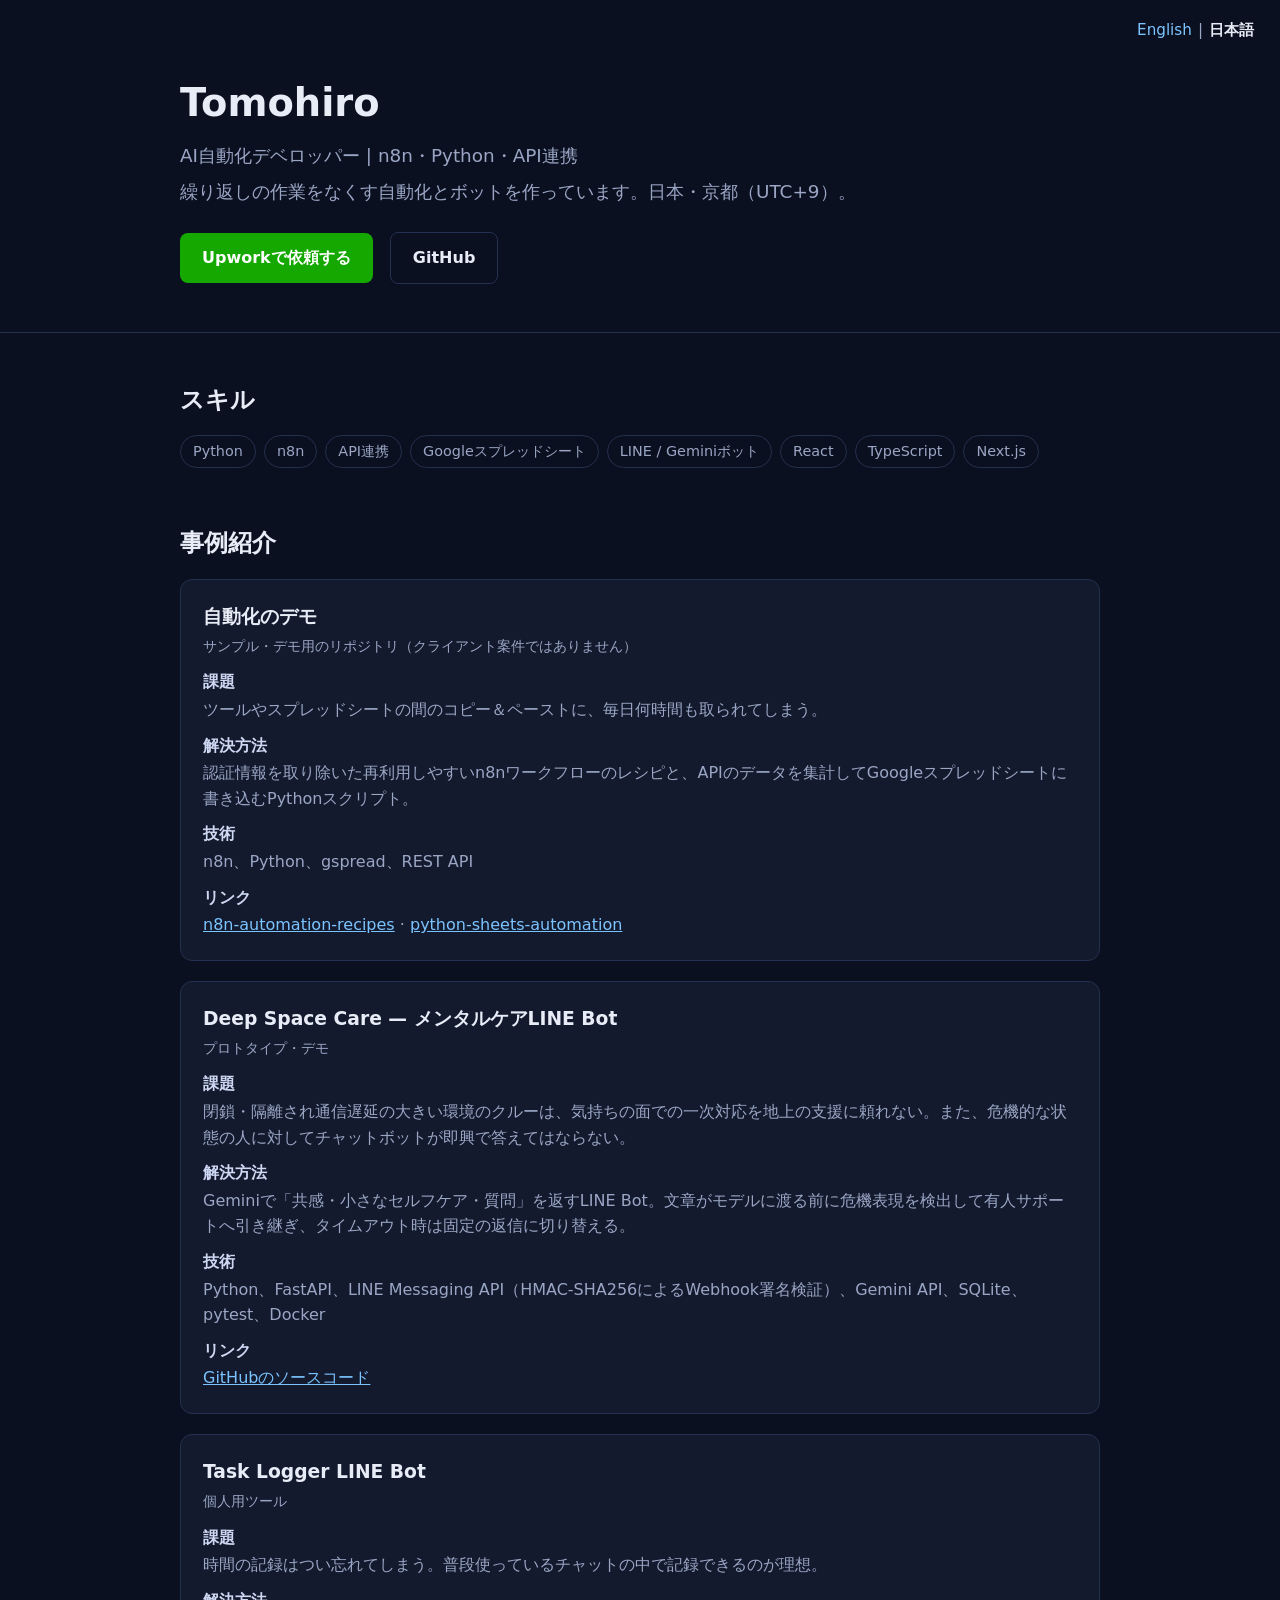
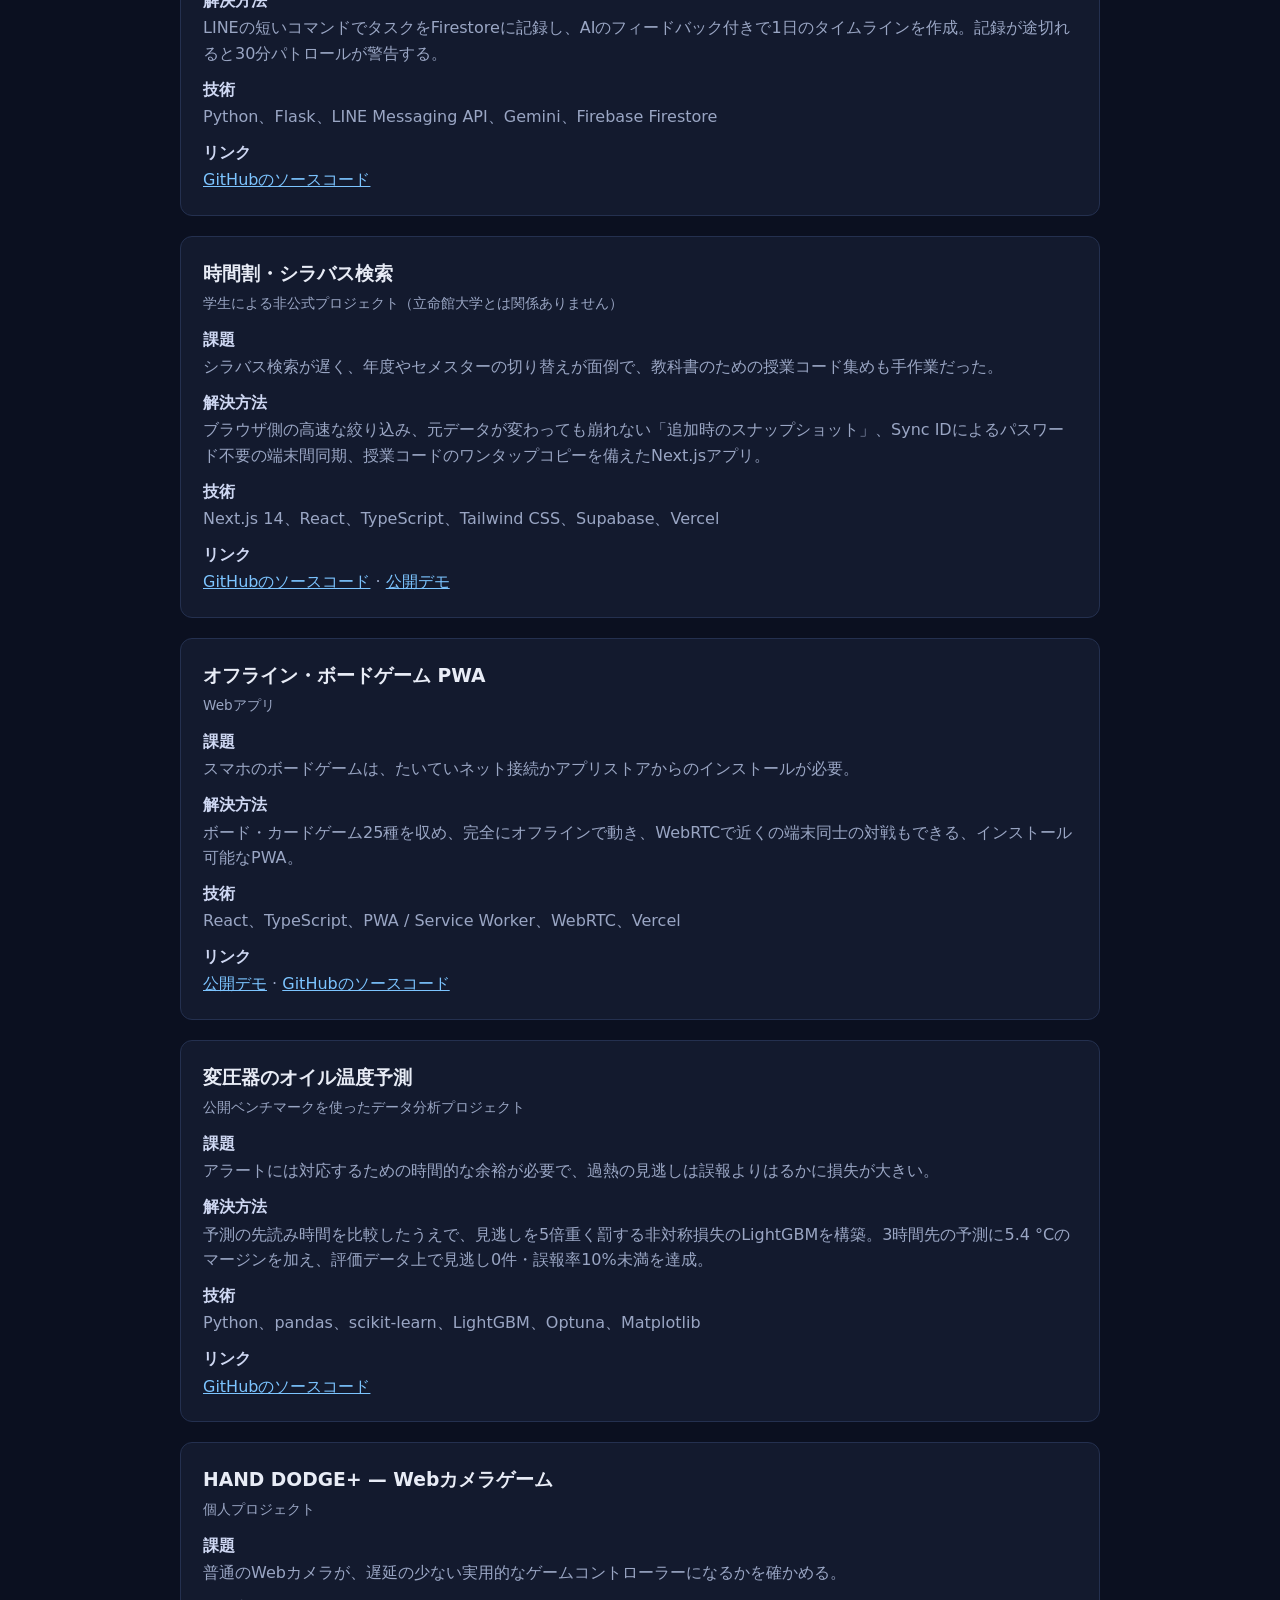
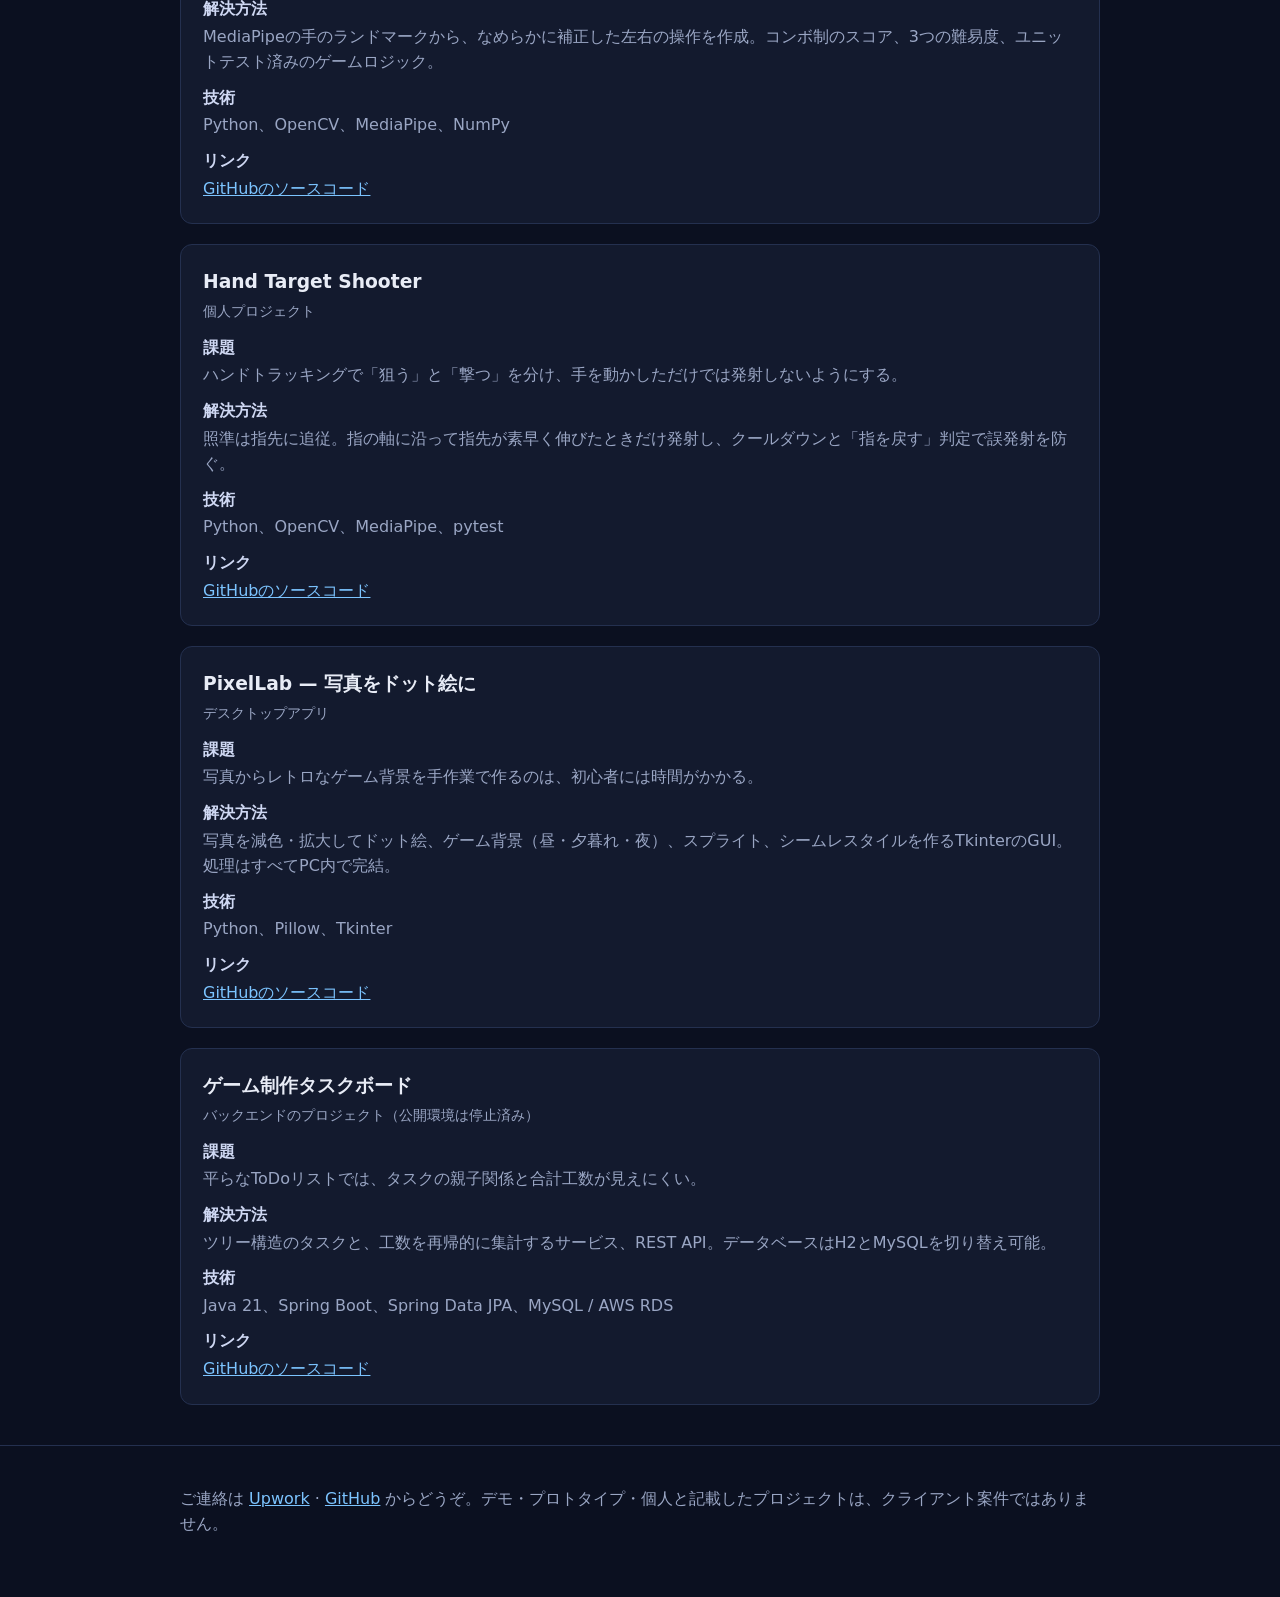
==== ja/index.html @ a22bc1b5 "docs: add Japanese version alongside English (日本語版を追加) Co-Authored-By: Claude Opus 5.5 <noreply@anth" ====
<!doctype html><html lang="ja"><head><meta charset="utf-8"><meta name="viewport" content="width=device-width,initial-scale=1">
<title>Tomohiro — AI自動化デベロッパー（n8n・Python・API連携）</title>
<meta name="description" content="AI自動化デベロッパー Tomohiro のポートフォリオ。n8n、Python、API連携、LINE/Geminiボット、Webアプリ。">
<link rel="alternate" hreflang="en" href="https://tomo0904.github.io/">
<link rel="alternate" hreflang="ja" href="https://tomo0904.github.io/ja/">
<link rel="stylesheet" href="../style.css"></head><body>
<header class="hero"><nav class="lang" aria-label="言語"><a href="../" lang="en" hreflang="en">English</a>|<strong lang="ja">日本語</strong></nav><div class="wrap"><h1>Tomohiro</h1>
<p class="sub">AI自動化デベロッパー | n8n・Python・API連携</p>
<p class="sub">繰り返しの作業をなくす自動化とボットを作っています。日本・京都（UTC+9）。</p>
<a class="btn" href="https://www.upwork.com/freelancers/~0159af0451937c1a2a">Upworkで依頼する</a>
<a class="btn alt" href="https://github.com/TOMO0904">GitHub</a></div></header>
<main class="wrap">
<h2>スキル</h2><div class="skills"><span>Python</span><span>n8n</span><span>API連携</span><span>Googleスプレッドシート</span><span>LINE / Geminiボット</span><span>React</span><span>TypeScript</span><span>Next.js</span></div>
<h2>事例紹介</h2>
<article><h3>自動化のデモ</h3><p class="tag">サンプル・デモ用のリポジトリ（クライアント案件ではありません）</p><dl><dt>課題</dt><dd>ツールやスプレッドシートの間のコピー＆ペーストに、毎日何時間も取られてしまう。</dd><dt>解決方法</dt><dd>認証情報を取り除いた再利用しやすいn8nワークフローのレシピと、APIのデータを集計してGoogleスプレッドシートに書き込むPythonスクリプト。</dd><dt>技術</dt><dd>n8n、Python、gspread、REST API</dd><dt>リンク</dt><dd><a href="https://github.com/TOMO0904/n8n-automation-recipes">n8n-automation-recipes</a> · <a href="https://github.com/TOMO0904/python-sheets-automation">python-sheets-automation</a></dd></dl></article>
<article><h3>Deep Space Care — メンタルケアLINE Bot</h3><p class="tag">プロトタイプ・デモ</p><dl><dt>課題</dt><dd>閉鎖・隔離され通信遅延の大きい環境のクルーは、気持ちの面での一次対応を地上の支援に頼れない。また、危機的な状態の人に対してチャットボットが即興で答えてはならない。</dd><dt>解決方法</dt><dd>Geminiで「共感・小さなセルフケア・質問」を返すLINE Bot。文章がモデルに渡る前に危機表現を検出して有人サポートへ引き継ぎ、タイムアウト時は固定の返信に切り替える。</dd><dt>技術</dt><dd>Python、FastAPI、LINE Messaging API（HMAC-SHA256によるWebhook署名検証）、Gemini API、SQLite、pytest、Docker</dd><dt>リンク</dt><dd><a href="https://github.com/TOMO0904/deep-space-care-linebot">GitHubのソースコード</a></dd></dl></article>
<article><h3>Task Logger LINE Bot</h3><p class="tag">個人用ツール</p><dl><dt>課題</dt><dd>時間の記録はつい忘れてしまう。普段使っているチャットの中で記録できるのが理想。</dd><dt>解決方法</dt><dd>LINEの短いコマンドでタスクをFirestoreに記録し、AIのフィードバック付きで1日のタイムラインを作成。記録が途切れると30分パトロールが警告する。</dd><dt>技術</dt><dd>Python、Flask、LINE Messaging API、Gemini、Firebase Firestore</dd><dt>リンク</dt><dd><a href="https://github.com/TOMO0904/linebot">GitHubのソースコード</a></dd></dl></article>
<article><h3>時間割・シラバス検索</h3><p class="tag">学生による非公式プロジェクト（立命館大学とは関係ありません）</p><dl><dt>課題</dt><dd>シラバス検索が遅く、年度やセメスターの切り替えが面倒で、教科書のための授業コード集めも手作業だった。</dd><dt>解決方法</dt><dd>ブラウザ側の高速な絞り込み、元データが変わっても崩れない「追加時のスナップショット」、Sync IDによるパスワード不要の端末間同期、授業コードのワンタップコピーを備えたNext.jsアプリ。</dd><dt>技術</dt><dd>Next.js 14、React、TypeScript、Tailwind CSS、Supabase、Vercel</dd><dt>リンク</dt><dd><a href="https://github.com/TOMO0904/RitsumeikanTimes">GitHubのソースコード</a> · <a href="https://gamma-gilt.vercel.app/">公開デモ</a></dd></dl></article>
<article><h3>オフライン・ボードゲーム PWA</h3><p class="tag">Webアプリ</p><dl><dt>課題</dt><dd>スマホのボードゲームは、たいていネット接続かアプリストアからのインストールが必要。</dd><dt>解決方法</dt><dd>ボード・カードゲーム25種を収め、完全にオフラインで動き、WebRTCで近くの端末同士の対戦もできる、インストール可能なPWA。</dd><dt>技術</dt><dd>React、TypeScript、PWA / Service Worker、WebRTC、Vercel</dd><dt>リンク</dt><dd><a href="https://offline-board-games.vercel.app">公開デモ</a> · <a href="https://github.com/TOMO0904/offline-board-games">GitHubのソースコード</a></dd></dl></article>
<article><h3>変圧器のオイル温度予測</h3><p class="tag">公開ベンチマークを使ったデータ分析プロジェクト</p><dl><dt>課題</dt><dd>アラートには対応するための時間的な余裕が必要で、過熱の見逃しは誤報よりはるかに損失が大きい。</dd><dt>解決方法</dt><dd>予測の先読み時間を比較したうえで、見逃しを5倍重く罰する非対称損失のLightGBMを構築。3時間先の予測に5.4 °Cのマージンを加え、評価データ上で見逃し0件・誤報率10%未満を達成。</dd><dt>技術</dt><dd>Python、pandas、scikit-learn、LightGBM、Optuna、Matplotlib</dd><dt>リンク</dt><dd><a href="https://github.com/TOMO0904/Athena">GitHubのソースコード</a></dd></dl></article>
<article><h3>HAND DODGE+ — Webカメラゲーム</h3><p class="tag">個人プロジェクト</p><dl><dt>課題</dt><dd>普通のWebカメラが、遅延の少ない実用的なゲームコントローラーになるかを確かめる。</dd><dt>解決方法</dt><dd>MediaPipeの手のランドマークから、なめらかに補正した左右の操作を作成。コンボ制のスコア、3つの難易度、ユニットテスト済みのゲームロジック。</dd><dt>技術</dt><dd>Python、OpenCV、MediaPipe、NumPy</dd><dt>リンク</dt><dd><a href="https://github.com/TOMO0904/hand-dodge-plus">GitHubのソースコード</a></dd></dl></article>
<article><h3>Hand Target Shooter</h3><p class="tag">個人プロジェクト</p><dl><dt>課題</dt><dd>ハンドトラッキングで「狙う」と「撃つ」を分け、手を動かしただけでは発射しないようにする。</dd><dt>解決方法</dt><dd>照準は指先に追従。指の軸に沿って指先が素早く伸びたときだけ発射し、クールダウンと「指を戻す」判定で誤発射を防ぐ。</dd><dt>技術</dt><dd>Python、OpenCV、MediaPipe、pytest</dd><dt>リンク</dt><dd><a href="https://github.com/TOMO0904/Hand-Target-Shooter">GitHubのソースコード</a></dd></dl></article>
<article><h3>PixelLab — 写真をドット絵に</h3><p class="tag">デスクトップアプリ</p><dl><dt>課題</dt><dd>写真からレトロなゲーム背景を手作業で作るのは、初心者には時間がかかる。</dd><dt>解決方法</dt><dd>写真を減色・拡大してドット絵、ゲーム背景（昼・夕暮れ・夜）、スプライト、シームレスタイルを作るTkinterのGUI。処理はすべてPC内で完結。</dd><dt>技術</dt><dd>Python、Pillow、Tkinter</dd><dt>リンク</dt><dd><a href="https://github.com/TOMO0904/RiG-PixelLab">GitHubのソースコード</a></dd></dl></article>
<article><h3>ゲーム制作タスクボード</h3><p class="tag">バックエンドのプロジェクト（公開環境は停止済み）</p><dl><dt>課題</dt><dd>平らなToDoリストでは、タスクの親子関係と合計工数が見えにくい。</dd><dt>解決方法</dt><dd>ツリー構造のタスクと、工数を再帰的に集計するサービス、REST API。データベースはH2とMySQLを切り替え可能。</dd><dt>技術</dt><dd>Java 21、Spring Boot、Spring Data JPA、MySQL / AWS RDS</dd><dt>リンク</dt><dd><a href="https://github.com/TOMO0904/todolist">GitHubのソースコード</a></dd></dl></article>

</main>
<footer><div class="wrap">ご連絡は <a href="https://www.upwork.com/freelancers/~0159af0451937c1a2a">Upwork</a> · <a href="https://github.com/TOMO0904">GitHub</a> からどうぞ。デモ・プロトタイプ・個人と記載したプロジェクトは、クライアント案件ではありません。</div></footer>
</body></html>
---- style.css ----
:root{--bg:#0b1020;--card:#131a2e;--ink:#e8ecf6;--mute:#9aa6c4;--acc:#14a800;--line:#24304f}
*{box-sizing:border-box}body{margin:0;font:16px/1.6 system-ui,-apple-system,"Segoe UI",sans-serif;background:var(--bg);color:var(--ink)}
a{color:#7cc4ff}.wrap{max-width:960px;margin:0 auto;padding:0 20px}
header.hero{padding:72px 0 48px;border-bottom:1px solid var(--line)}
.hero h1{margin:0 0 8px;font-size:2.4rem}.hero p.sub{color:var(--mute);margin:0 0 6px;font-size:1.15rem}
.btn{display:inline-block;margin:20px 12px 0 0;padding:12px 22px;border-radius:8px;background:var(--acc);color:#fff;text-decoration:none;font-weight:600}
.btn.alt{background:transparent;border:1px solid var(--line);color:var(--ink)}
h2{margin:48px 0 16px;font-size:1.5rem}
.skills span{display:inline-block;margin:0 8px 8px 0;padding:4px 12px;border:1px solid var(--line);border-radius:999px;color:var(--mute);font-size:.9rem}
article{background:var(--card);border:1px solid var(--line);border-radius:12px;padding:22px;margin:0 0 20px}
article h3{margin:0 0 4px}article .tag{color:var(--mute);font-size:.85rem;margin:0 0 12px}
article dl{margin:0}article dt{font-weight:700;margin-top:10px;color:#cfd8f3}article dd{margin:2px 0 0;color:var(--mute)}
article img{max-width:100%;border-radius:8px;margin-top:12px}
footer{padding:40px 0 60px;color:var(--mute);border-top:1px solid var(--line);margin-top:40px}
.lang{position:absolute;top:18px;right:20px;font-size:.95rem;color:var(--mute)}.lang a{text-decoration:none;padding:2px 6px}.lang strong{color:var(--ink);padding:2px 6px}
header.hero{position:relative}
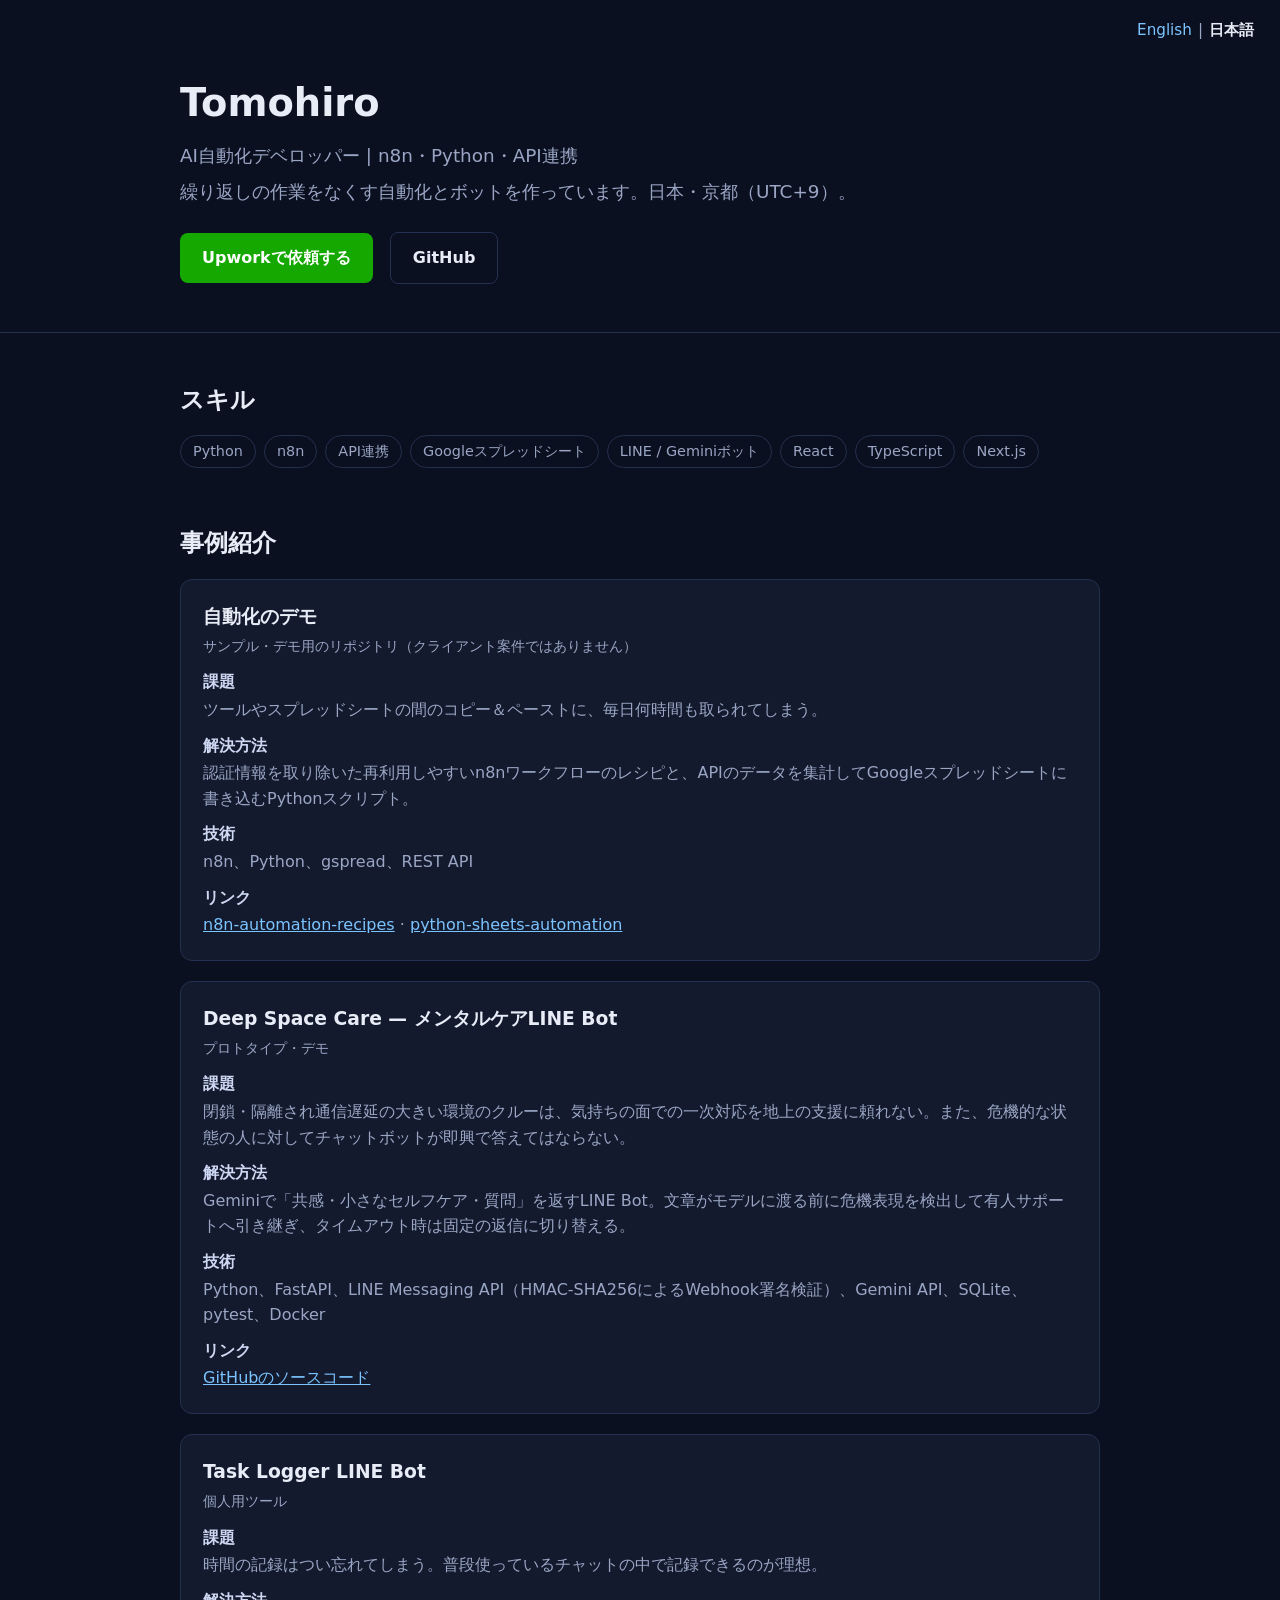
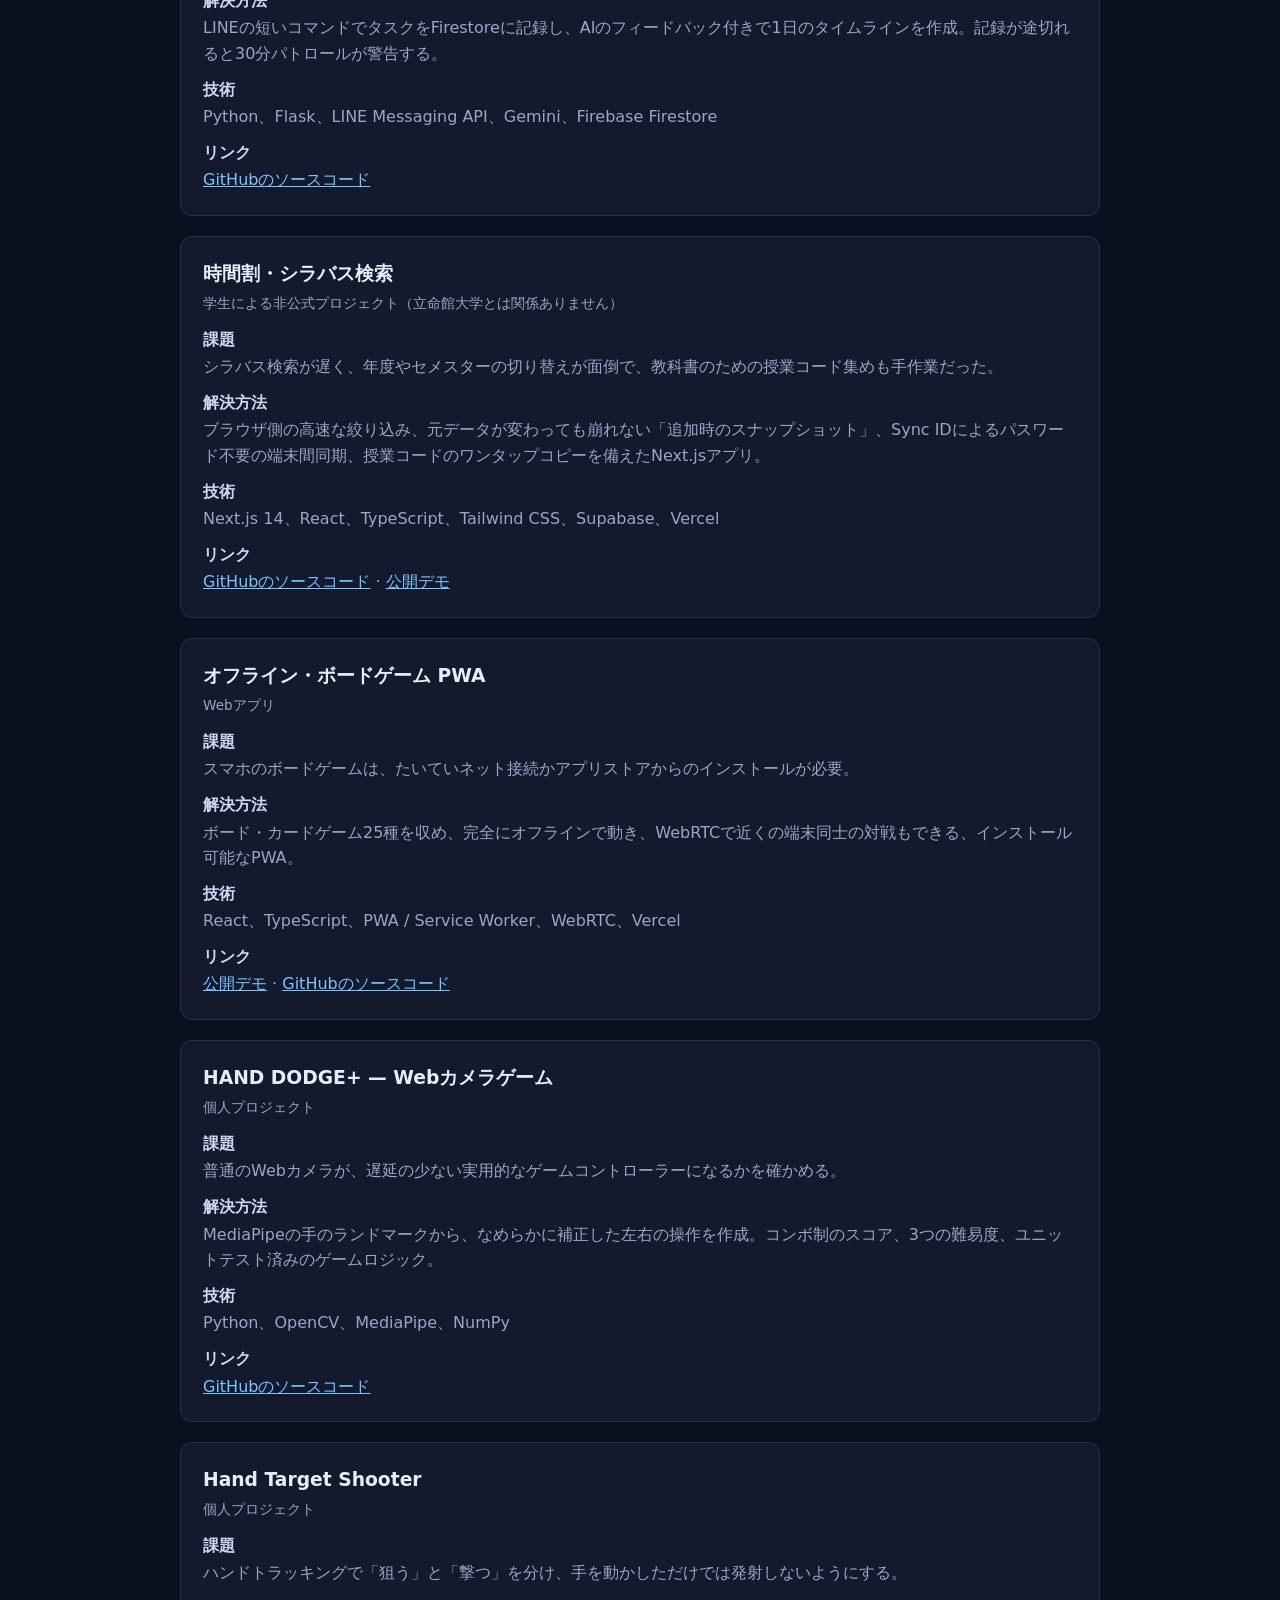
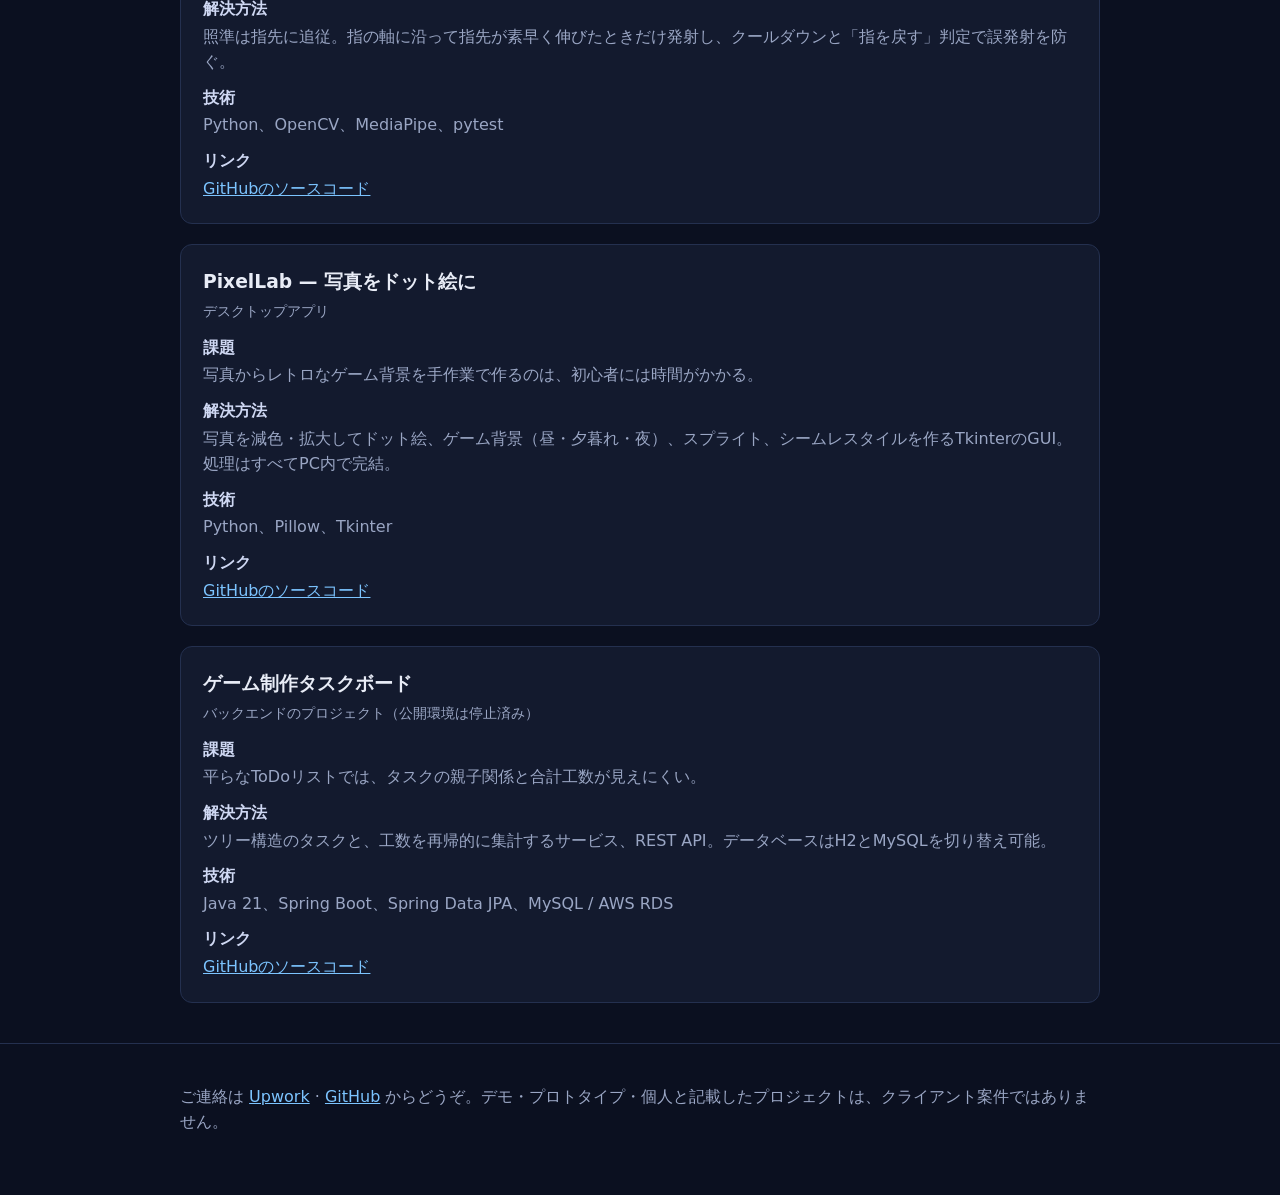
==== commit 76920b8d: "Remove deleted Athena repository from project list Co-Authored-By: Claude Opus 5.5 <noreply@anthropi" ====
--- a/ja/index.html
+++ b/ja/index.html
@@ -17,7 +17,6 @@
 <article><h3>Task Logger LINE Bot</h3><p class="tag">個人用ツール</p><dl><dt>課題</dt><dd>時間の記録はつい忘れてしまう。普段使っているチャットの中で記録できるのが理想。</dd><dt>解決方法</dt><dd>LINEの短いコマンドでタスクをFirestoreに記録し、AIのフィードバック付きで1日のタイムラインを作成。記録が途切れると30分パトロールが警告する。</dd><dt>技術</dt><dd>Python、Flask、LINE Messaging API、Gemini、Firebase Firestore</dd><dt>リンク</dt><dd><a href="https://github.com/TOMO0904/linebot">GitHubのソースコード</a></dd></dl></article>
 <article><h3>時間割・シラバス検索</h3><p class="tag">学生による非公式プロジェクト（立命館大学とは関係ありません）</p><dl><dt>課題</dt><dd>シラバス検索が遅く、年度やセメスターの切り替えが面倒で、教科書のための授業コード集めも手作業だった。</dd><dt>解決方法</dt><dd>ブラウザ側の高速な絞り込み、元データが変わっても崩れない「追加時のスナップショット」、Sync IDによるパスワード不要の端末間同期、授業コードのワンタップコピーを備えたNext.jsアプリ。</dd><dt>技術</dt><dd>Next.js 14、React、TypeScript、Tailwind CSS、Supabase、Vercel</dd><dt>リンク</dt><dd><a href="https://github.com/TOMO0904/RitsumeikanTimes">GitHubのソースコード</a> · <a href="https://gamma-gilt.vercel.app/">公開デモ</a></dd></dl></article>
 <article><h3>オフライン・ボードゲーム PWA</h3><p class="tag">Webアプリ</p><dl><dt>課題</dt><dd>スマホのボードゲームは、たいていネット接続かアプリストアからのインストールが必要。</dd><dt>解決方法</dt><dd>ボード・カードゲーム25種を収め、完全にオフラインで動き、WebRTCで近くの端末同士の対戦もできる、インストール可能なPWA。</dd><dt>技術</dt><dd>React、TypeScript、PWA / Service Worker、WebRTC、Vercel</dd><dt>リンク</dt><dd><a href="https://offline-board-games.vercel.app">公開デモ</a> · <a href="https://github.com/TOMO0904/offline-board-games">GitHubのソースコード</a></dd></dl></article>
-<article><h3>変圧器のオイル温度予測</h3><p class="tag">公開ベンチマークを使ったデータ分析プロジェクト</p><dl><dt>課題</dt><dd>アラートには対応するための時間的な余裕が必要で、過熱の見逃しは誤報よりはるかに損失が大きい。</dd><dt>解決方法</dt><dd>予測の先読み時間を比較したうえで、見逃しを5倍重く罰する非対称損失のLightGBMを構築。3時間先の予測に5.4 °Cのマージンを加え、評価データ上で見逃し0件・誤報率10%未満を達成。</dd><dt>技術</dt><dd>Python、pandas、scikit-learn、LightGBM、Optuna、Matplotlib</dd><dt>リンク</dt><dd><a href="https://github.com/TOMO0904/Athena">GitHubのソースコード</a></dd></dl></article>
 <article><h3>HAND DODGE+ — Webカメラゲーム</h3><p class="tag">個人プロジェクト</p><dl><dt>課題</dt><dd>普通のWebカメラが、遅延の少ない実用的なゲームコントローラーになるかを確かめる。</dd><dt>解決方法</dt><dd>MediaPipeの手のランドマークから、なめらかに補正した左右の操作を作成。コンボ制のスコア、3つの難易度、ユニットテスト済みのゲームロジック。</dd><dt>技術</dt><dd>Python、OpenCV、MediaPipe、NumPy</dd><dt>リンク</dt><dd><a href="https://github.com/TOMO0904/hand-dodge-plus">GitHubのソースコード</a></dd></dl></article>
 <article><h3>Hand Target Shooter</h3><p class="tag">個人プロジェクト</p><dl><dt>課題</dt><dd>ハンドトラッキングで「狙う」と「撃つ」を分け、手を動かしただけでは発射しないようにする。</dd><dt>解決方法</dt><dd>照準は指先に追従。指の軸に沿って指先が素早く伸びたときだけ発射し、クールダウンと「指を戻す」判定で誤発射を防ぐ。</dd><dt>技術</dt><dd>Python、OpenCV、MediaPipe、pytest</dd><dt>リンク</dt><dd><a href="https://github.com/TOMO0904/Hand-Target-Shooter">GitHubのソースコード</a></dd></dl></article>
 <article><h3>PixelLab — 写真をドット絵に</h3><p class="tag">デスクトップアプリ</p><dl><dt>課題</dt><dd>写真からレトロなゲーム背景を手作業で作るのは、初心者には時間がかかる。</dd><dt>解決方法</dt><dd>写真を減色・拡大してドット絵、ゲーム背景（昼・夕暮れ・夜）、スプライト、シームレスタイルを作るTkinterのGUI。処理はすべてPC内で完結。</dd><dt>技術</dt><dd>Python、Pillow、Tkinter</dd><dt>リンク</dt><dd><a href="https://github.com/TOMO0904/RiG-PixelLab">GitHubのソースコード</a></dd></dl></article>
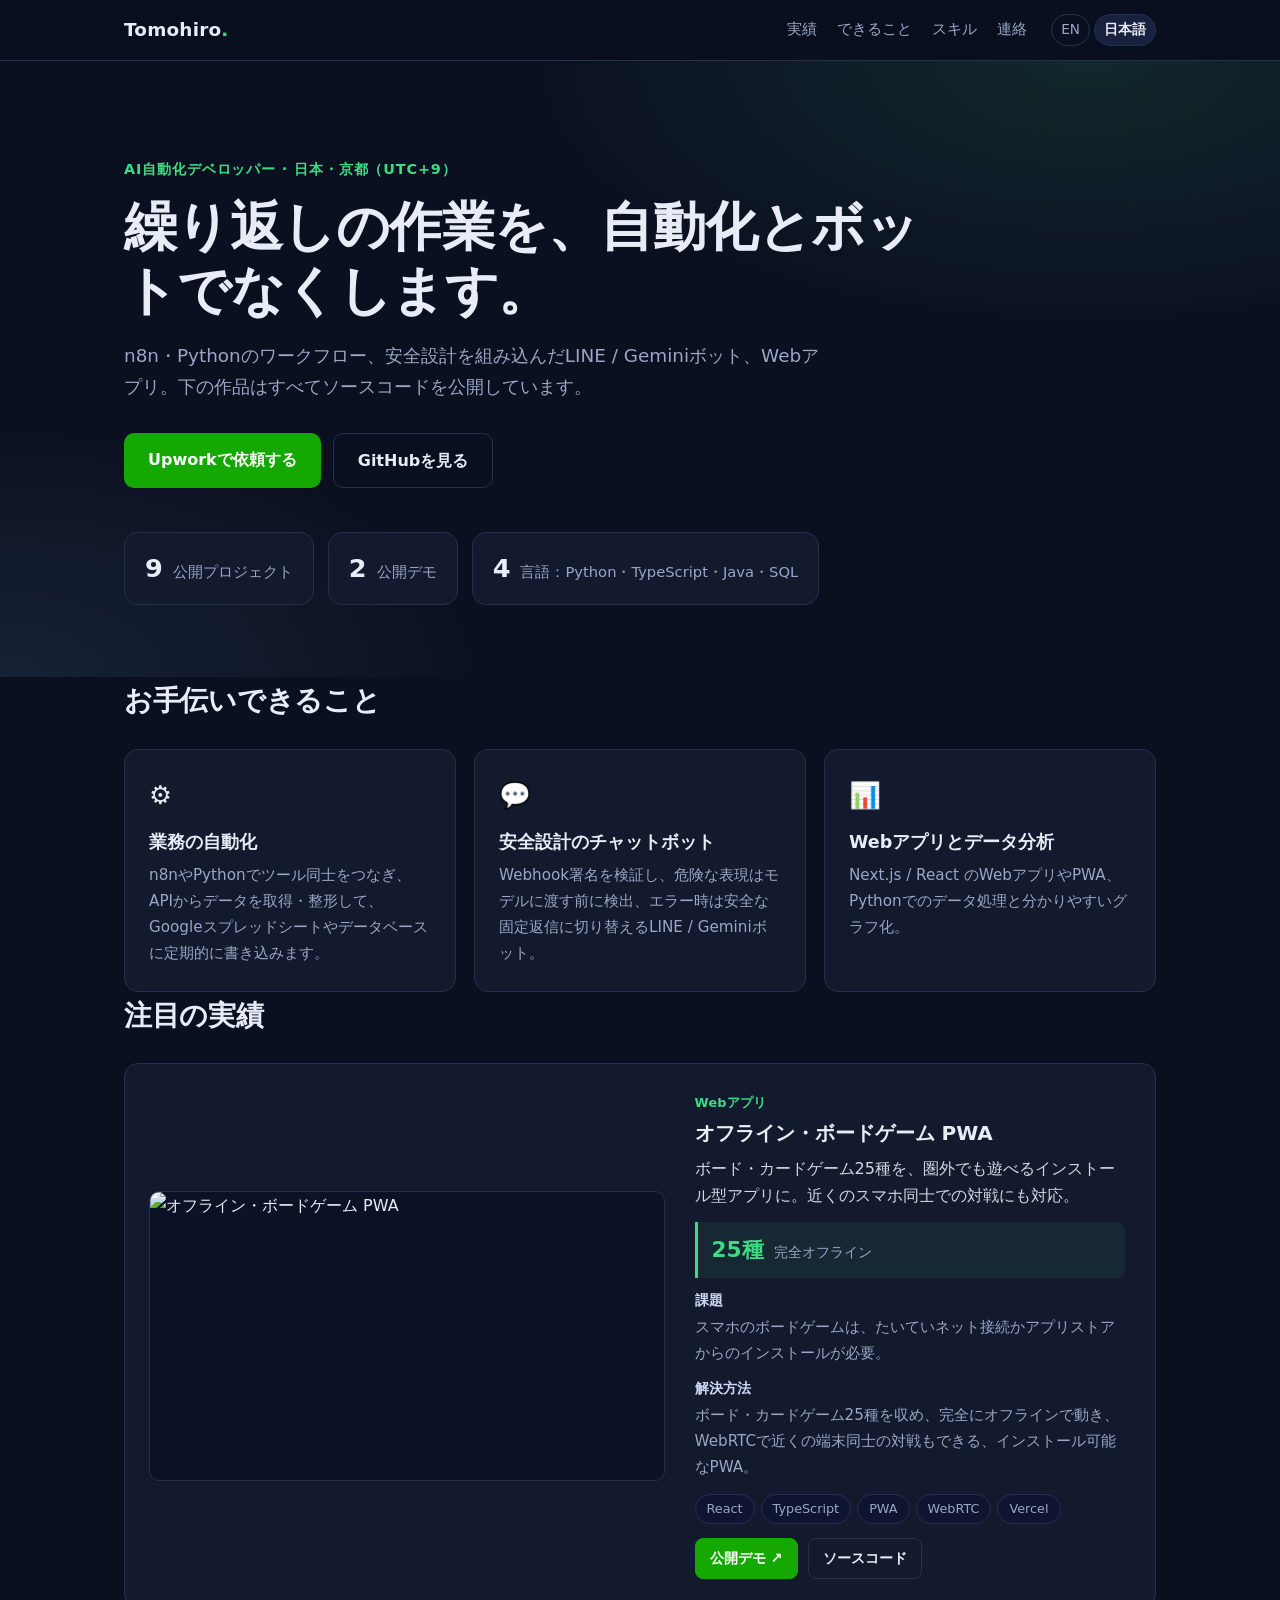
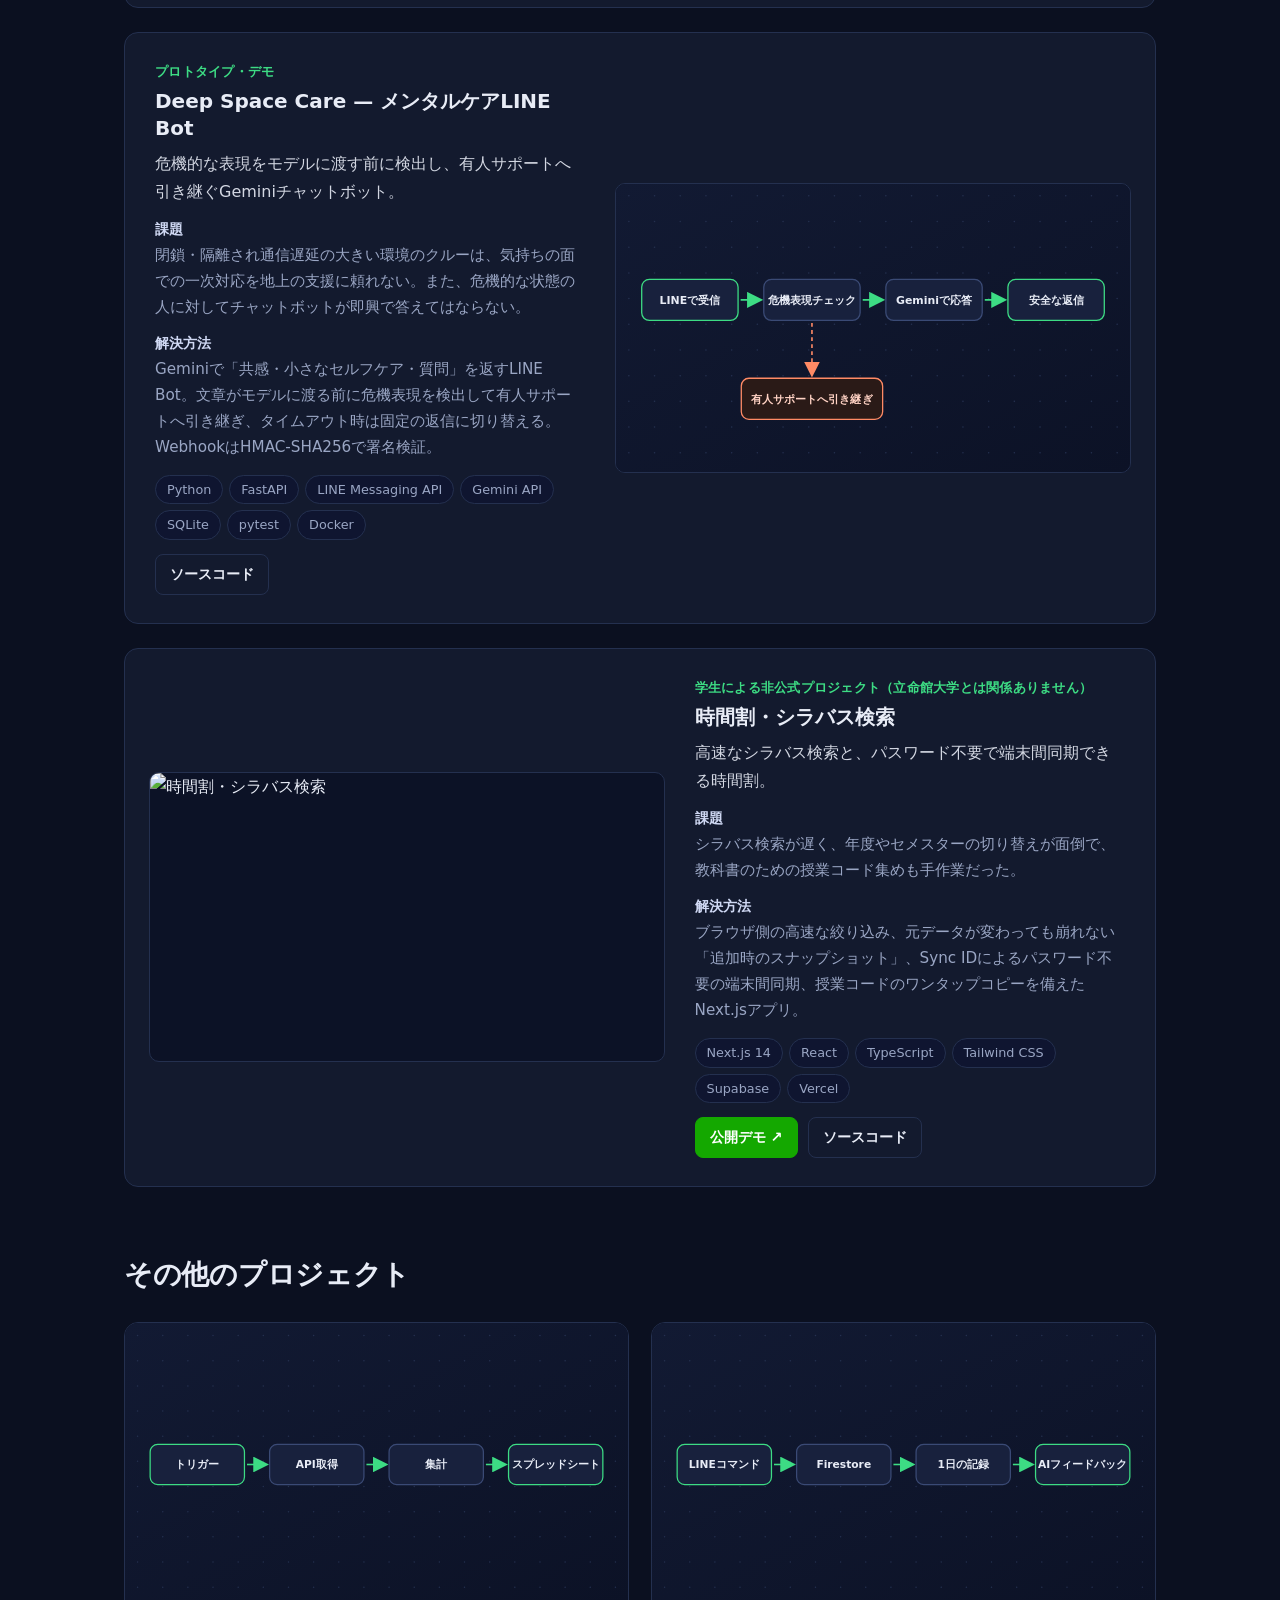
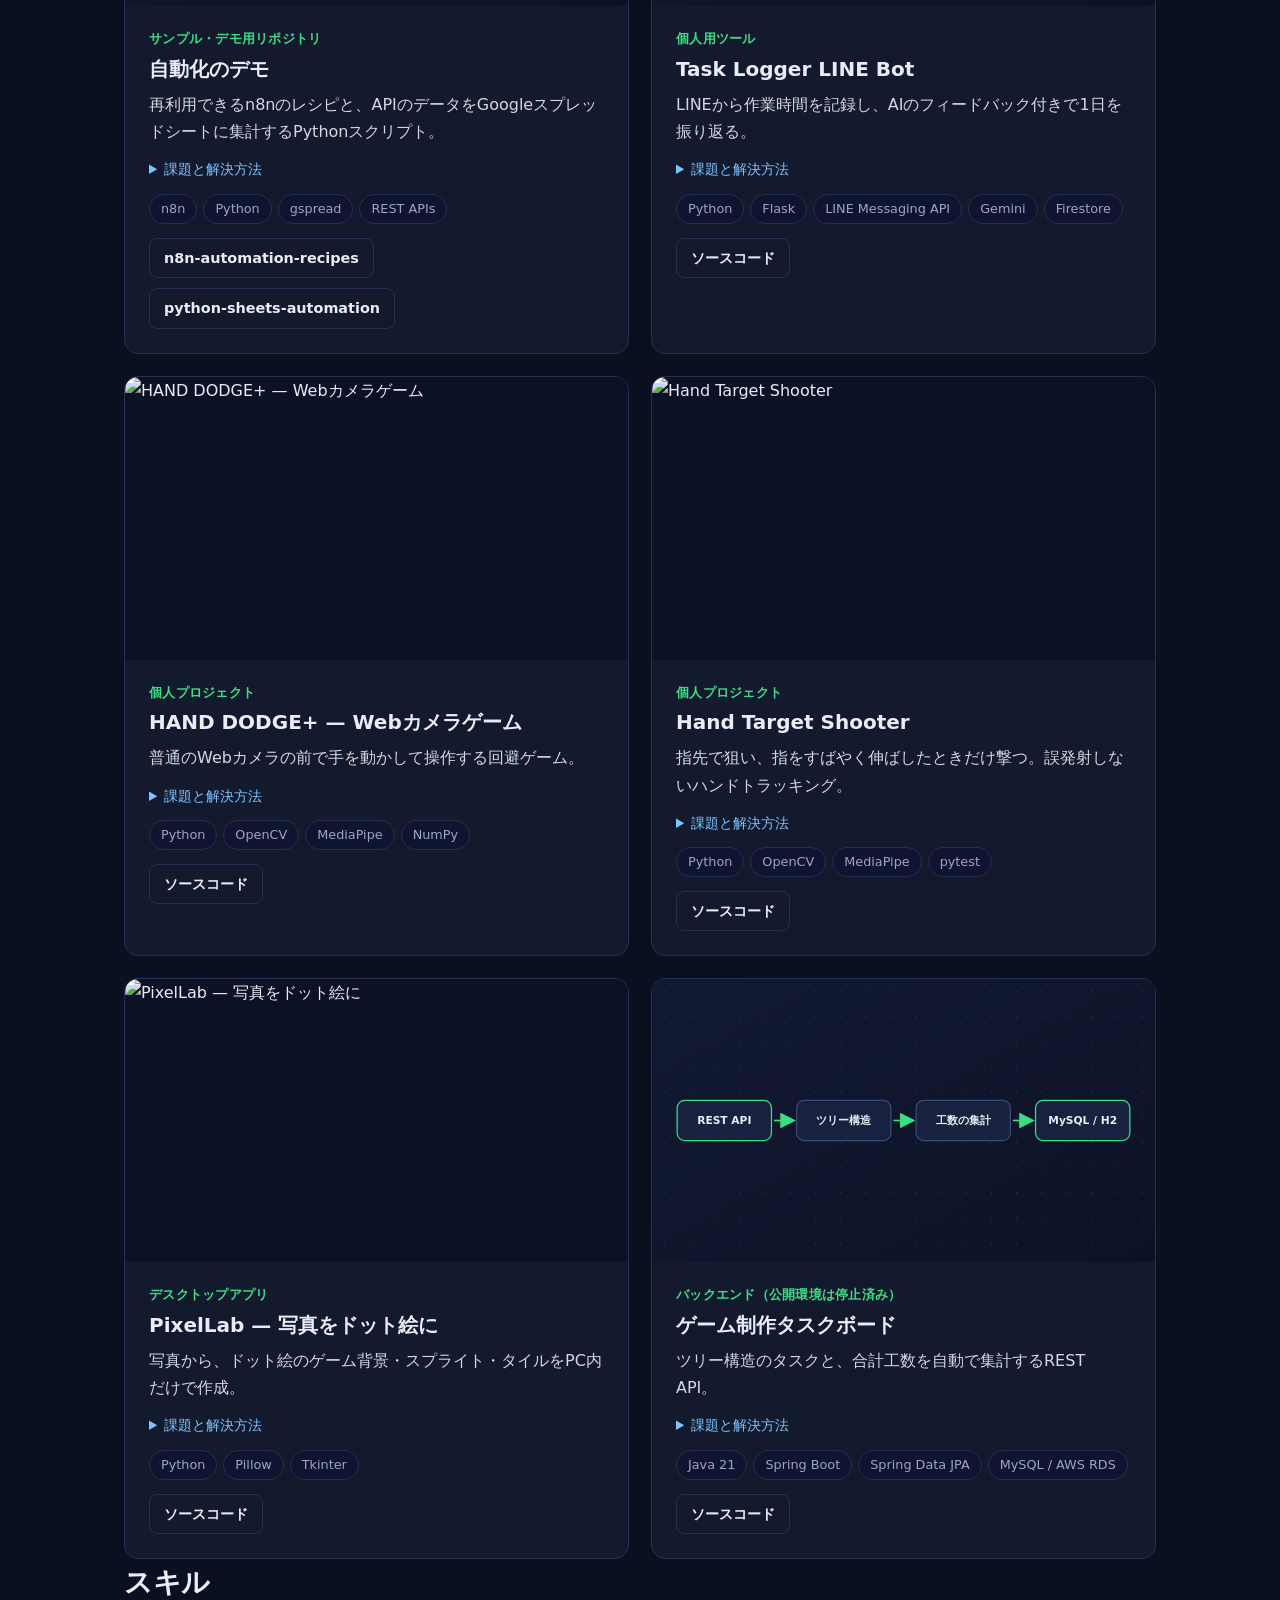
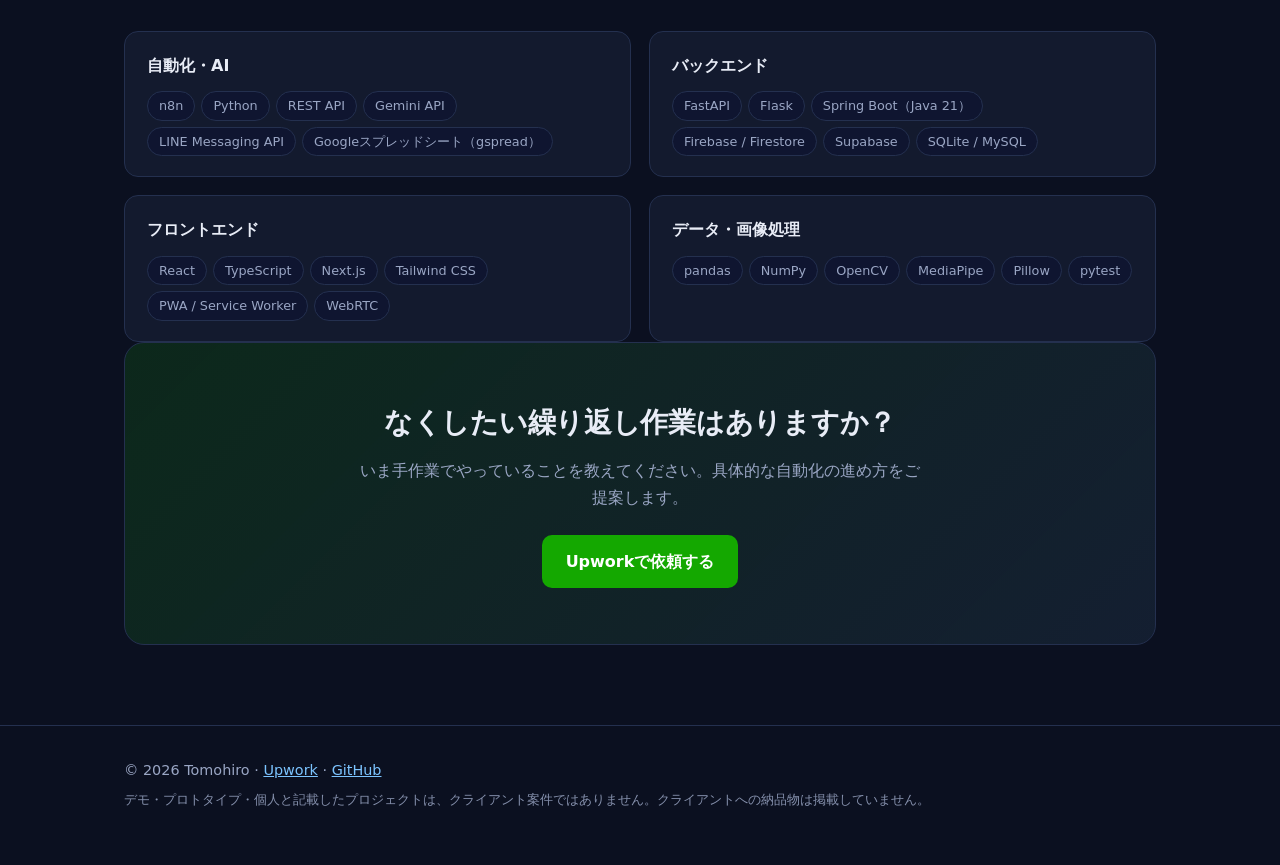
==== commit f0675842: "Redesign portfolio: services, featured work with images, project grid, OGP, favicon Co-Authored-By: " ====
--- a/ja/index.html
+++ b/ja/index.html
@@ -1,27 +1,42 @@
-<!doctype html><html lang="ja"><head><meta charset="utf-8"><meta name="viewport" content="width=device-width,initial-scale=1">
+<!doctype html>
+<html lang="ja">
+<head>
+<meta charset="utf-8">
+<meta name="viewport" content="width=device-width,initial-scale=1">
 <title>Tomohiro — AI自動化デベロッパー（n8n・Python・API連携）</title>
-<meta name="description" content="AI自動化デベロッパー Tomohiro のポートフォリオ。n8n、Python、API連携、LINE/Geminiボット、Webアプリ。">
+<meta name="description" content="京都のAI自動化デベロッパー Tomohiro のポートフォリオ。n8n・Pythonの業務自動化、LINE/Geminiチャットボット、Webアプリ、データ分析。">
+<meta name="theme-color" content="#0b1020">
+<link rel="canonical" href="https://tomo0904.github.io/ja/">
 <link rel="alternate" hreflang="en" href="https://tomo0904.github.io/">
 <link rel="alternate" hreflang="ja" href="https://tomo0904.github.io/ja/">
-<link rel="stylesheet" href="../style.css"></head><body>
-<header class="hero"><nav class="lang" aria-label="言語"><a href="../" lang="en" hreflang="en">English</a>|<strong lang="ja">日本語</strong></nav><div class="wrap"><h1>Tomohiro</h1>
-<p class="sub">AI自動化デベロッパー | n8n・Python・API連携</p>
-<p class="sub">繰り返しの作業をなくす自動化とボットを作っています。日本・京都（UTC+9）。</p>
-<a class="btn" href="https://www.upwork.com/freelancers/~0159af0451937c1a2a">Upworkで依頼する</a>
-<a class="btn alt" href="https://github.com/TOMO0904">GitHub</a></div></header>
-<main class="wrap">
-<h2>スキル</h2><div class="skills"><span>Python</span><span>n8n</span><span>API連携</span><span>Googleスプレッドシート</span><span>LINE / Geminiボット</span><span>React</span><span>TypeScript</span><span>Next.js</span></div>
-<h2>事例紹介</h2>
-<article><h3>自動化のデモ</h3><p class="tag">サンプル・デモ用のリポジトリ（クライアント案件ではありません）</p><dl><dt>課題</dt><dd>ツールやスプレッドシートの間のコピー＆ペーストに、毎日何時間も取られてしまう。</dd><dt>解決方法</dt><dd>認証情報を取り除いた再利用しやすいn8nワークフローのレシピと、APIのデータを集計してGoogleスプレッドシートに書き込むPythonスクリプト。</dd><dt>技術</dt><dd>n8n、Python、gspread、REST API</dd><dt>リンク</dt><dd><a href="https://github.com/TOMO0904/n8n-automation-recipes">n8n-automation-recipes</a> · <a href="https://github.com/TOMO0904/python-sheets-automation">python-sheets-automation</a></dd></dl></article>
-<article><h3>Deep Space Care — メンタルケアLINE Bot</h3><p class="tag">プロトタイプ・デモ</p><dl><dt>課題</dt><dd>閉鎖・隔離され通信遅延の大きい環境のクルーは、気持ちの面での一次対応を地上の支援に頼れない。また、危機的な状態の人に対してチャットボットが即興で答えてはならない。</dd><dt>解決方法</dt><dd>Geminiで「共感・小さなセルフケア・質問」を返すLINE Bot。文章がモデルに渡る前に危機表現を検出して有人サポートへ引き継ぎ、タイムアウト時は固定の返信に切り替える。</dd><dt>技術</dt><dd>Python、FastAPI、LINE Messaging API（HMAC-SHA256によるWebhook署名検証）、Gemini API、SQLite、pytest、Docker</dd><dt>リンク</dt><dd><a href="https://github.com/TOMO0904/deep-space-care-linebot">GitHubのソースコード</a></dd></dl></article>
-<article><h3>Task Logger LINE Bot</h3><p class="tag">個人用ツール</p><dl><dt>課題</dt><dd>時間の記録はつい忘れてしまう。普段使っているチャットの中で記録できるのが理想。</dd><dt>解決方法</dt><dd>LINEの短いコマンドでタスクをFirestoreに記録し、AIのフィードバック付きで1日のタイムラインを作成。記録が途切れると30分パトロールが警告する。</dd><dt>技術</dt><dd>Python、Flask、LINE Messaging API、Gemini、Firebase Firestore</dd><dt>リンク</dt><dd><a href="https://github.com/TOMO0904/linebot">GitHubのソースコード</a></dd></dl></article>
-<article><h3>時間割・シラバス検索</h3><p class="tag">学生による非公式プロジェクト（立命館大学とは関係ありません）</p><dl><dt>課題</dt><dd>シラバス検索が遅く、年度やセメスターの切り替えが面倒で、教科書のための授業コード集めも手作業だった。</dd><dt>解決方法</dt><dd>ブラウザ側の高速な絞り込み、元データが変わっても崩れない「追加時のスナップショット」、Sync IDによるパスワード不要の端末間同期、授業コードのワンタップコピーを備えたNext.jsアプリ。</dd><dt>技術</dt><dd>Next.js 14、React、TypeScript、Tailwind CSS、Supabase、Vercel</dd><dt>リンク</dt><dd><a href="https://github.com/TOMO0904/RitsumeikanTimes">GitHubのソースコード</a> · <a href="https://gamma-gilt.vercel.app/">公開デモ</a></dd></dl></article>
-<article><h3>オフライン・ボードゲーム PWA</h3><p class="tag">Webアプリ</p><dl><dt>課題</dt><dd>スマホのボードゲームは、たいていネット接続かアプリストアからのインストールが必要。</dd><dt>解決方法</dt><dd>ボード・カードゲーム25種を収め、完全にオフラインで動き、WebRTCで近くの端末同士の対戦もできる、インストール可能なPWA。</dd><dt>技術</dt><dd>React、TypeScript、PWA / Service Worker、WebRTC、Vercel</dd><dt>リンク</dt><dd><a href="https://offline-board-games.vercel.app">公開デモ</a> · <a href="https://github.com/TOMO0904/offline-board-games">GitHubのソースコード</a></dd></dl></article>
-<article><h3>HAND DODGE+ — Webカメラゲーム</h3><p class="tag">個人プロジェクト</p><dl><dt>課題</dt><dd>普通のWebカメラが、遅延の少ない実用的なゲームコントローラーになるかを確かめる。</dd><dt>解決方法</dt><dd>MediaPipeの手のランドマークから、なめらかに補正した左右の操作を作成。コンボ制のスコア、3つの難易度、ユニットテスト済みのゲームロジック。</dd><dt>技術</dt><dd>Python、OpenCV、MediaPipe、NumPy</dd><dt>リンク</dt><dd><a href="https://github.com/TOMO0904/hand-dodge-plus">GitHubのソースコード</a></dd></dl></article>
-<article><h3>Hand Target Shooter</h3><p class="tag">個人プロジェクト</p><dl><dt>課題</dt><dd>ハンドトラッキングで「狙う」と「撃つ」を分け、手を動かしただけでは発射しないようにする。</dd><dt>解決方法</dt><dd>照準は指先に追従。指の軸に沿って指先が素早く伸びたときだけ発射し、クールダウンと「指を戻す」判定で誤発射を防ぐ。</dd><dt>技術</dt><dd>Python、OpenCV、MediaPipe、pytest</dd><dt>リンク</dt><dd><a href="https://github.com/TOMO0904/Hand-Target-Shooter">GitHubのソースコード</a></dd></dl></article>
-<article><h3>PixelLab — 写真をドット絵に</h3><p class="tag">デスクトップアプリ</p><dl><dt>課題</dt><dd>写真からレトロなゲーム背景を手作業で作るのは、初心者には時間がかかる。</dd><dt>解決方法</dt><dd>写真を減色・拡大してドット絵、ゲーム背景（昼・夕暮れ・夜）、スプライト、シームレスタイルを作るTkinterのGUI。処理はすべてPC内で完結。</dd><dt>技術</dt><dd>Python、Pillow、Tkinter</dd><dt>リンク</dt><dd><a href="https://github.com/TOMO0904/RiG-PixelLab">GitHubのソースコード</a></dd></dl></article>
-<article><h3>ゲーム制作タスクボード</h3><p class="tag">バックエンドのプロジェクト（公開環境は停止済み）</p><dl><dt>課題</dt><dd>平らなToDoリストでは、タスクの親子関係と合計工数が見えにくい。</dd><dt>解決方法</dt><dd>ツリー構造のタスクと、工数を再帰的に集計するサービス、REST API。データベースはH2とMySQLを切り替え可能。</dd><dt>技術</dt><dd>Java 21、Spring Boot、Spring Data JPA、MySQL / AWS RDS</dd><dt>リンク</dt><dd><a href="https://github.com/TOMO0904/todolist">GitHubのソースコード</a></dd></dl></article>
-
+<link rel="alternate" hreflang="x-default" href="https://tomo0904.github.io/">
+<meta property="og:type" content="website">
+<meta property="og:title" content="Tomohiro — AI自動化デベロッパー（n8n・Python・API連携）">
+<meta property="og:description" content="京都のAI自動化デベロッパー Tomohiro のポートフォリオ。n8n・Pythonの業務自動化、LINE/Geminiチャットボット、Webアプリ、データ分析。">
+<meta property="og:url" content="https://tomo0904.github.io/ja/">
+<meta property="og:image" content="https://tomo0904.github.io/img/og-ja.jpg">
+<meta property="og:locale" content="ja_JP">
+<meta name="twitter:card" content="summary_large_image">
+<link rel="icon" href="../favicon.svg" type="image/svg+xml">
+<link rel="stylesheet" href="../style.css">
+</head>
+<body>
+<a class="skip" href="#work">本文へ移動</a>
+<header class="top"><div class="wrap bar"><a class="logo" href="#top">Tomohiro<span>.</span></a><nav class="nav" aria-label="メイン"><a href="#work">実績</a><a href="#services">できること</a><a href="#skills">スキル</a><a href="#contact">連絡</a></nav><nav class="lang" aria-label="言語"><a href="../" lang="en" hreflang="en">EN</a><strong lang="ja">日本語</strong></nav></div></header>
+<section class="hero" id="top"><div class="wrap">
+<p class="eyebrow">AI自動化デベロッパー · 日本・京都（UTC+9）</p>
+<h1>繰り返しの作業を、自動化とボットでなくします。</h1>
+<p class="lead">n8n・Pythonのワークフロー、安全設計を組み込んだLINE / Geminiボット、Webアプリ。下の作品はすべてソースコードを公開しています。</p>
+<div class="ctas"><a class="btn" href="https://www.upwork.com/freelancers/~0159af0451937c1a2a">Upworkで依頼する</a><a class="btn alt" href="https://github.com/TOMO0904">GitHubを見る</a></div>
+<ul class="stats"><li><b>9</b><span>公開プロジェクト</span></li><li><b>2</b><span>公開デモ</span></li><li><b>4</b><span>言語：Python・TypeScript・Java・SQL</span></li></ul>
+</div></section>
+<main>
+<section class="wrap" id="services"><h2>お手伝いできること</h2><div class="svcs"><div class="svc"><span class="ico" aria-hidden="true">⚙️</span><h3>業務の自動化</h3><p>n8nやPythonでツール同士をつなぎ、APIからデータを取得・整形して、Googleスプレッドシートやデータベースに定期的に書き込みます。</p></div><div class="svc"><span class="ico" aria-hidden="true">💬</span><h3>安全設計のチャットボット</h3><p>Webhook署名を検証し、危険な表現はモデルに渡す前に検出、エラー時は安全な固定返信に切り替えるLINE / Geminiボット。</p></div><div class="svc"><span class="ico" aria-hidden="true">📊</span><h3>Webアプリとデータ分析</h3><p>Next.js / React のWebアプリやPWA、Pythonでのデータ処理と分かりやすいグラフ化。</p></div></div></section>
+<section class="wrap" id="work"><h2>注目の実績</h2><article class="feat" id="boardgames"><div class="media"><img src="../img/boardgames.jpg" alt="オフライン・ボードゲーム PWA" width="800" height="450"></div><div class="body"><p class="tag">Webアプリ</p><h3>オフライン・ボードゲーム PWA</h3><p class="one">ボード・カードゲーム25種を、圏外でも遊べるインストール型アプリに。近くのスマホ同士での対戦にも対応。</p><p class="metric"><b>25種</b><span>完全オフライン</span></p><dl><dt>課題</dt><dd>スマホのボードゲームは、たいていネット接続かアプリストアからのインストールが必要。</dd><dt>解決方法</dt><dd>ボード・カードゲーム25種を収め、完全にオフラインで動き、WebRTCで近くの端末同士の対戦もできる、インストール可能なPWA。</dd></dl><ul class="chips"><li>React</li><li>TypeScript</li><li>PWA</li><li>WebRTC</li><li>Vercel</li></ul><div class="links"><a class="lnk demo" href="https://offline-board-games.vercel.app">公開デモ ↗</a><a class="lnk" href="https://github.com/TOMO0904/offline-board-games">ソースコード</a></div></div></article><article class="feat" id="deepspace"><div class="media"><img src="../img/deepspace-ja.svg" alt="Deep Space Care — メンタルケアLINE Bot" width="800" height="450"></div><div class="body"><p class="tag">プロトタイプ・デモ</p><h3>Deep Space Care — メンタルケアLINE Bot</h3><p class="one">危機的な表現をモデルに渡す前に検出し、有人サポートへ引き継ぐGeminiチャットボット。</p><dl><dt>課題</dt><dd>閉鎖・隔離され通信遅延の大きい環境のクルーは、気持ちの面での一次対応を地上の支援に頼れない。また、危機的な状態の人に対してチャットボットが即興で答えてはならない。</dd><dt>解決方法</dt><dd>Geminiで「共感・小さなセルフケア・質問」を返すLINE Bot。文章がモデルに渡る前に危機表現を検出して有人サポートへ引き継ぎ、タイムアウト時は固定の返信に切り替える。WebhookはHMAC-SHA256で署名検証。</dd></dl><ul class="chips"><li>Python</li><li>FastAPI</li><li>LINE Messaging API</li><li>Gemini API</li><li>SQLite</li><li>pytest</li><li>Docker</li></ul><div class="links"><a class="lnk" href="https://github.com/TOMO0904/deep-space-care-linebot">ソースコード</a></div></div></article><article class="feat" id="timetable"><div class="media"><img src="../img/timetable.jpg" alt="時間割・シラバス検索" width="800" height="450"></div><div class="body"><p class="tag">学生による非公式プロジェクト（立命館大学とは関係ありません）</p><h3>時間割・シラバス検索</h3><p class="one">高速なシラバス検索と、パスワード不要で端末間同期できる時間割。</p><dl><dt>課題</dt><dd>シラバス検索が遅く、年度やセメスターの切り替えが面倒で、教科書のための授業コード集めも手作業だった。</dd><dt>解決方法</dt><dd>ブラウザ側の高速な絞り込み、元データが変わっても崩れない「追加時のスナップショット」、Sync IDによるパスワード不要の端末間同期、授業コードのワンタップコピーを備えたNext.jsアプリ。</dd></dl><ul class="chips"><li>Next.js 14</li><li>React</li><li>TypeScript</li><li>Tailwind CSS</li><li>Supabase</li><li>Vercel</li></ul><div class="links"><a class="lnk demo" href="https://gamma-gilt.vercel.app/">公開デモ ↗</a><a class="lnk" href="https://github.com/TOMO0904/RitsumeikanTimes">ソースコード</a></div></div></article>
+<h2 class="sub2">その他のプロジェクト</h2><div class="grid"><article class="card" id="automation"><div class="media"><img src="../img/automation-ja.svg" alt="自動化のデモ" width="800" height="450" loading="lazy"></div><div class="body"><p class="tag">サンプル・デモ用リポジトリ</p><h3>自動化のデモ</h3><p class="one">再利用できるn8nのレシピと、APIのデータをGoogleスプレッドシートに集計するPythonスクリプト。</p><details><summary>課題と解決方法</summary><dl><dt>課題</dt><dd>ツールやスプレッドシートの間のコピー＆ペーストに、毎日何時間も取られてしまう。</dd><dt>解決方法</dt><dd>認証情報を取り除いた再利用しやすいn8nワークフローのレシピと、APIのデータを集計してGoogleスプレッドシートに書き込むPythonスクリプト。</dd></dl></details><ul class="chips"><li>n8n</li><li>Python</li><li>gspread</li><li>REST APIs</li></ul><div class="links"><a class="lnk" href="https://github.com/TOMO0904/n8n-automation-recipes">n8n-automation-recipes</a><a class="lnk" href="https://github.com/TOMO0904/python-sheets-automation">python-sheets-automation</a></div></div></article><article class="card" id="tasklogger"><div class="media"><img src="../img/tasklogger-ja.svg" alt="Task Logger LINE Bot" width="800" height="450" loading="lazy"></div><div class="body"><p class="tag">個人用ツール</p><h3>Task Logger LINE Bot</h3><p class="one">LINEから作業時間を記録し、AIのフィードバック付きで1日を振り返る。</p><details><summary>課題と解決方法</summary><dl><dt>課題</dt><dd>時間の記録はつい忘れてしまう。普段使っているチャットの中で記録できるのが理想。</dd><dt>解決方法</dt><dd>LINEの短いコマンドでタスクをFirestoreに記録し、AIのフィードバック付きで1日のタイムラインを作成。記録が途切れると30分パトロールが警告する。</dd></dl></details><ul class="chips"><li>Python</li><li>Flask</li><li>LINE Messaging API</li><li>Gemini</li><li>Firestore</li></ul><div class="links"><a class="lnk" href="https://github.com/TOMO0904/linebot">ソースコード</a></div></div></article><article class="card" id="handdodge"><div class="media"><img src="../img/handdodge.jpg" alt="HAND DODGE+ — Webカメラゲーム" width="800" height="450" loading="lazy"></div><div class="body"><p class="tag">個人プロジェクト</p><h3>HAND DODGE+ — Webカメラゲーム</h3><p class="one">普通のWebカメラの前で手を動かして操作する回避ゲーム。</p><details><summary>課題と解決方法</summary><dl><dt>課題</dt><dd>普通のWebカメラが、遅延の少ない実用的なゲームコントローラーになるかを確かめる。</dd><dt>解決方法</dt><dd>MediaPipeの手のランドマークから、なめらかに補正した左右の操作を作成。コンボ制のスコア、3つの難易度、ユニットテスト済みのゲームロジック。</dd></dl></details><ul class="chips"><li>Python</li><li>OpenCV</li><li>MediaPipe</li><li>NumPy</li></ul><div class="links"><a class="lnk" href="https://github.com/TOMO0904/hand-dodge-plus">ソースコード</a></div></div></article><article class="card" id="handtarget"><div class="media"><img src="../img/handtarget.jpg" alt="Hand Target Shooter" width="800" height="450" loading="lazy"></div><div class="body"><p class="tag">個人プロジェクト</p><h3>Hand Target Shooter</h3><p class="one">指先で狙い、指をすばやく伸ばしたときだけ撃つ。誤発射しないハンドトラッキング。</p><details><summary>課題と解決方法</summary><dl><dt>課題</dt><dd>ハンドトラッキングで「狙う」と「撃つ」を分け、手を動かしただけでは発射しないようにする。</dd><dt>解決方法</dt><dd>照準は指先に追従。指の軸に沿って指先が素早く伸びたときだけ発射し、クールダウンと「指を戻す」判定で誤発射を防ぐ。</dd></dl></details><ul class="chips"><li>Python</li><li>OpenCV</li><li>MediaPipe</li><li>pytest</li></ul><div class="links"><a class="lnk" href="https://github.com/TOMO0904/Hand-Target-Shooter">ソースコード</a></div></div></article><article class="card" id="pixellab"><div class="media"><img src="../img/pixellab.jpg" alt="PixelLab — 写真をドット絵に" width="800" height="450" loading="lazy"></div><div class="body"><p class="tag">デスクトップアプリ</p><h3>PixelLab — 写真をドット絵に</h3><p class="one">写真から、ドット絵のゲーム背景・スプライト・タイルをPC内だけで作成。</p><details><summary>課題と解決方法</summary><dl><dt>課題</dt><dd>写真からレトロなゲーム背景を手作業で作るのは、初心者には時間がかかる。</dd><dt>解決方法</dt><dd>写真を減色・拡大してドット絵、ゲーム背景（昼・夕暮れ・夜）、スプライト、シームレスタイルを作るTkinterのGUI。処理はすべてPC内で完結。</dd></dl></details><ul class="chips"><li>Python</li><li>Pillow</li><li>Tkinter</li></ul><div class="links"><a class="lnk" href="https://github.com/TOMO0904/RiG-PixelLab">ソースコード</a></div></div></article><article class="card" id="taskboard"><div class="media"><img src="../img/taskboard-ja.svg" alt="ゲーム制作タスクボード" width="800" height="450" loading="lazy"></div><div class="body"><p class="tag">バックエンド（公開環境は停止済み）</p><h3>ゲーム制作タスクボード</h3><p class="one">ツリー構造のタスクと、合計工数を自動で集計するREST API。</p><details><summary>課題と解決方法</summary><dl><dt>課題</dt><dd>平らなToDoリストでは、タスクの親子関係と合計工数が見えにくい。</dd><dt>解決方法</dt><dd>ツリー構造のタスクと、工数を再帰的に集計するサービス、REST API。データベースはH2とMySQLを切り替え可能。</dd></dl></details><ul class="chips"><li>Java 21</li><li>Spring Boot</li><li>Spring Data JPA</li><li>MySQL / AWS RDS</li></ul><div class="links"><a class="lnk" href="https://github.com/TOMO0904/todolist">ソースコード</a></div></div></article></div></section>
+<section class="wrap" id="skills"><h2>スキル</h2><div class="skgrid"><div class="skg"><h3>自動化・AI</h3><ul class="chips"><li>n8n</li><li>Python</li><li>REST API</li><li>Gemini API</li><li>LINE Messaging API</li><li>Googleスプレッドシート（gspread）</li></ul></div><div class="skg"><h3>バックエンド</h3><ul class="chips"><li>FastAPI</li><li>Flask</li><li>Spring Boot（Java 21）</li><li>Firebase / Firestore</li><li>Supabase</li><li>SQLite / MySQL</li></ul></div><div class="skg"><h3>フロントエンド</h3><ul class="chips"><li>React</li><li>TypeScript</li><li>Next.js</li><li>Tailwind CSS</li><li>PWA / Service Worker</li><li>WebRTC</li></ul></div><div class="skg"><h3>データ・画像処理</h3><ul class="chips"><li>pandas</li><li>NumPy</li><li>OpenCV</li><li>MediaPipe</li><li>Pillow</li><li>pytest</li></ul></div></div></section>
+<section class="wrap" id="contact"><div class="cta-band"><h2>なくしたい繰り返し作業はありますか？</h2><p>いま手作業でやっていることを教えてください。具体的な自動化の進め方をご提案します。</p><a class="btn" href="https://www.upwork.com/freelancers/~0159af0451937c1a2a">Upworkで依頼する</a></div></section>
 </main>
-<footer><div class="wrap">ご連絡は <a href="https://www.upwork.com/freelancers/~0159af0451937c1a2a">Upwork</a> · <a href="https://github.com/TOMO0904">GitHub</a> からどうぞ。デモ・プロトタイプ・個人と記載したプロジェクトは、クライアント案件ではありません。</div></footer>
-</body></html>
+<footer><div class="wrap"><p>© 2026 Tomohiro · <a href="https://www.upwork.com/freelancers/~0159af0451937c1a2a">Upwork</a> · <a href="https://github.com/TOMO0904">GitHub</a></p><p class="fine">デモ・プロトタイプ・個人と記載したプロジェクトは、クライアント案件ではありません。クライアントへの納品物は掲載していません。</p></div></footer>
+</body>
+</html>
--- a/style.css
+++ b/style.css
@@ -1,16 +1,63 @@
-:root{--bg:#0b1020;--card:#131a2e;--ink:#e8ecf6;--mute:#9aa6c4;--acc:#14a800;--line:#24304f}
-*{box-sizing:border-box}body{margin:0;font:16px/1.6 system-ui,-apple-system,"Segoe UI",sans-serif;background:var(--bg);color:var(--ink)}
-a{color:#7cc4ff}.wrap{max-width:960px;margin:0 auto;padding:0 20px}
-header.hero{padding:72px 0 48px;border-bottom:1px solid var(--line)}
-.hero h1{margin:0 0 8px;font-size:2.4rem}.hero p.sub{color:var(--mute);margin:0 0 6px;font-size:1.15rem}
-.btn{display:inline-block;margin:20px 12px 0 0;padding:12px 22px;border-radius:8px;background:var(--acc);color:#fff;text-decoration:none;font-weight:600}
-.btn.alt{background:transparent;border:1px solid var(--line);color:var(--ink)}
-h2{margin:48px 0 16px;font-size:1.5rem}
-.skills span{display:inline-block;margin:0 8px 8px 0;padding:4px 12px;border:1px solid var(--line);border-radius:999px;color:var(--mute);font-size:.9rem}
-article{background:var(--card);border:1px solid var(--line);border-radius:12px;padding:22px;margin:0 0 20px}
-article h3{margin:0 0 4px}article .tag{color:var(--mute);font-size:.85rem;margin:0 0 12px}
-article dl{margin:0}article dt{font-weight:700;margin-top:10px;color:#cfd8f3}article dd{margin:2px 0 0;color:var(--mute)}
-article img{max-width:100%;border-radius:8px;margin-top:12px}
-footer{padding:40px 0 60px;color:var(--mute);border-top:1px solid var(--line);margin-top:40px}
-.lang{position:absolute;top:18px;right:20px;font-size:.95rem;color:var(--mute)}.lang a{text-decoration:none;padding:2px 6px}.lang strong{color:var(--ink);padding:2px 6px}
-header.hero{position:relative}
+:root{--bg:#0b1020;--bg2:#0f1530;--card:#131a2e;--card2:#18213d;--ink:#e8ecf6;--mute:#9aa6c4;--acc:#14a800;--acc2:#3ddc84;--link:#7cc4ff;--line:#24304f;--r:14px}
+*{box-sizing:border-box}html{scroll-behavior:smooth;scroll-padding-top:72px}
+body{margin:0;font:16px/1.7 system-ui,-apple-system,"Segoe UI","Hiragino Sans","Noto Sans JP",Meiryo,sans-serif;background:var(--bg);color:var(--ink);-webkit-font-smoothing:antialiased}
+a{color:var(--link)}img{display:block;max-width:100%;height:auto}
+.wrap{max-width:1080px;margin:0 auto;padding:0 24px}
+.skip{position:absolute;left:-999px}.skip:focus{left:12px;top:12px;z-index:99;background:#fff;color:#000;padding:6px 10px}
+/* top bar */
+.top{position:sticky;top:0;z-index:10;background:rgba(11,16,32,.85);backdrop-filter:blur(10px);border-bottom:1px solid var(--line)}
+.bar{display:flex;align-items:center;gap:24px;height:60px}
+.logo{font-weight:800;font-size:1.15rem;color:var(--ink);text-decoration:none;letter-spacing:.2px}.logo span{color:var(--acc2)}
+.nav{display:flex;gap:20px;margin-left:auto}.nav a{color:var(--mute);text-decoration:none;font-size:.95rem}.nav a:hover{color:var(--ink)}
+.lang{display:flex;gap:4px;font-size:.85rem}.lang a,.lang strong{padding:3px 9px;border-radius:999px;text-decoration:none;color:var(--mute);border:1px solid var(--line)}.lang strong{color:var(--ink);background:var(--card2)}
+/* hero */
+.hero{padding:96px 0 72px;background:radial-gradient(800px 380px at 85% 0%,rgba(61,220,132,.12),transparent 70%),radial-gradient(700px 360px at 0% 100%,rgba(124,196,255,.10),transparent 70%)}
+.eyebrow{color:var(--acc2);font-weight:600;font-size:.9rem;letter-spacing:.06em;margin:0 0 14px;text-transform:uppercase}
+.hero h1{margin:0 0 18px;font-size:clamp(2rem,4.6vw,3.3rem);line-height:1.2;max-width:820px;letter-spacing:-.01em}
+.lead{color:var(--mute);font-size:1.15rem;max-width:700px;margin:0}
+.ctas{display:flex;flex-wrap:wrap;gap:12px;margin-top:30px}
+.btn{display:inline-block;padding:13px 24px;border-radius:10px;background:var(--acc);color:#fff;text-decoration:none;font-weight:700;transition:transform .15s,box-shadow .15s}
+.btn:hover{transform:translateY(-1px);box-shadow:0 6px 20px rgba(20,168,0,.35)}
+.btn.alt{background:transparent;border:1px solid var(--line);color:var(--ink)}.btn.alt:hover{box-shadow:none;border-color:var(--mute)}
+.stats{list-style:none;padding:0;margin:44px 0 0;display:flex;flex-wrap:wrap;gap:14px}
+.stats li{background:var(--card);border:1px solid var(--line);border-radius:var(--r);padding:14px 20px;display:flex;align-items:baseline;gap:10px}
+.stats b{font-size:1.6rem;color:var(--ink)}.stats span{color:var(--mute);font-size:.92rem}
+/* sections */
+main section{padding-top:72px}
+h2{margin:0 0 24px;font-size:1.75rem;letter-spacing:-.01em}h2.sub2{margin-top:64px}
+.svcs{display:grid;grid-template-columns:repeat(3,1fr);gap:18px}
+.svc{background:var(--card);border:1px solid var(--line);border-radius:var(--r);padding:24px}
+.svc .ico{font-size:1.6rem}.svc h3{margin:10px 0 6px;font-size:1.1rem}.svc p{margin:0;color:var(--mute);font-size:.95rem}
+/* project cards */
+article{background:var(--card);border:1px solid var(--line);border-radius:var(--r);overflow:hidden;transition:border-color .2s,transform .2s}
+article:hover{border-color:#3a4a75}
+.media{background:#0c1226;aspect-ratio:16/9;overflow:hidden}.media img{width:100%;height:100%;object-fit:cover}
+.body{padding:22px 24px 24px}
+.tag{margin:0 0 6px;color:var(--acc2);font-size:.8rem;font-weight:600;letter-spacing:.02em}
+article h3{margin:0 0 8px;font-size:1.25rem;line-height:1.35}
+.one{margin:0 0 12px;color:var(--ink);opacity:.9}
+dl{margin:0 0 14px}dt{font-weight:700;margin-top:10px;color:#cfd8f3;font-size:.9rem}dd{margin:2px 0 0;color:var(--mute);font-size:.95rem}
+.feat{display:grid;grid-template-columns:1.1fr 1fr;margin-bottom:24px}
+.feat .media{aspect-ratio:16/9;align-self:center;margin:24px 0 24px 24px;border-radius:10px;border:1px solid var(--line)}.feat:nth-of-type(even) .media{margin:24px 24px 24px 0}.feat .body{padding:28px 30px}
+.feat:nth-of-type(even){grid-template-columns:1fr 1.1fr}.feat:nth-of-type(even) .media{order:2}
+.metric{display:flex;align-items:baseline;gap:10px;margin:4px 0 6px;padding:10px 14px;border-left:3px solid var(--acc2);background:rgba(61,220,132,.07);border-radius:0 8px 8px 0}
+.metric b{font-size:1.35rem;color:var(--acc2);white-space:nowrap}.metric span{color:var(--mute);font-size:.9rem}
+.grid{display:grid;grid-template-columns:repeat(2,1fr);gap:22px}
+.grid article:hover{transform:translateY(-2px)}
+details{margin:0 0 12px}summary{cursor:pointer;color:var(--link);font-size:.9rem}details dl{margin-top:4px}
+.chips{list-style:none;padding:0;margin:0 0 14px;display:flex;flex-wrap:wrap;gap:6px}
+.chips li{padding:3px 11px;border:1px solid var(--line);border-radius:999px;color:var(--mute);font-size:.8rem;background:var(--bg2)}
+.links{display:flex;flex-wrap:wrap;gap:10px}
+.lnk{font-size:.9rem;font-weight:600;text-decoration:none;padding:7px 14px;border:1px solid var(--line);border-radius:8px;color:var(--ink)}
+.lnk:hover{border-color:var(--mute)}.lnk.demo{background:var(--acc);border-color:var(--acc);color:#fff}
+/* skills */
+.skgrid{display:grid;grid-template-columns:repeat(2,1fr);gap:18px}
+.skg{background:var(--card);border:1px solid var(--line);border-radius:var(--r);padding:20px 22px}.skg h3{margin:0 0 12px;font-size:1rem}.skg .chips{margin:0}
+/* contact */
+.cta-band{text-align:center;padding:56px 24px;border-radius:20px;border:1px solid var(--line);background:linear-gradient(135deg,rgba(20,168,0,.16),rgba(124,196,255,.08))}
+.cta-band h2{margin-bottom:10px}.cta-band p{color:var(--mute);margin:0 auto 24px;max-width:560px}
+footer{margin-top:80px;padding:32px 0 48px;border-top:1px solid var(--line);color:var(--mute);font-size:.9rem}footer p{margin:0 0 6px}.fine{font-size:.8rem;opacity:.85}
+:focus-visible{outline:2px solid var(--acc2);outline-offset:2px}
+@media (prefers-reduced-motion:reduce){*{transition:none!important;scroll-behavior:auto!important}}
+@media (max-width:860px){.svcs,.grid,.skgrid{grid-template-columns:1fr}.feat,.feat:nth-of-type(even){grid-template-columns:1fr}.feat:nth-of-type(even) .media{order:0}.feat .media,.feat:nth-of-type(even) .media{margin:0;border:0;border-radius:0}}
+@media (max-width:620px){.nav{display:none}.lang{margin-left:auto}.hero{padding:64px 0 48px}.stats li{flex:1 1 100%}.body,.feat .body{padding:18px}}
